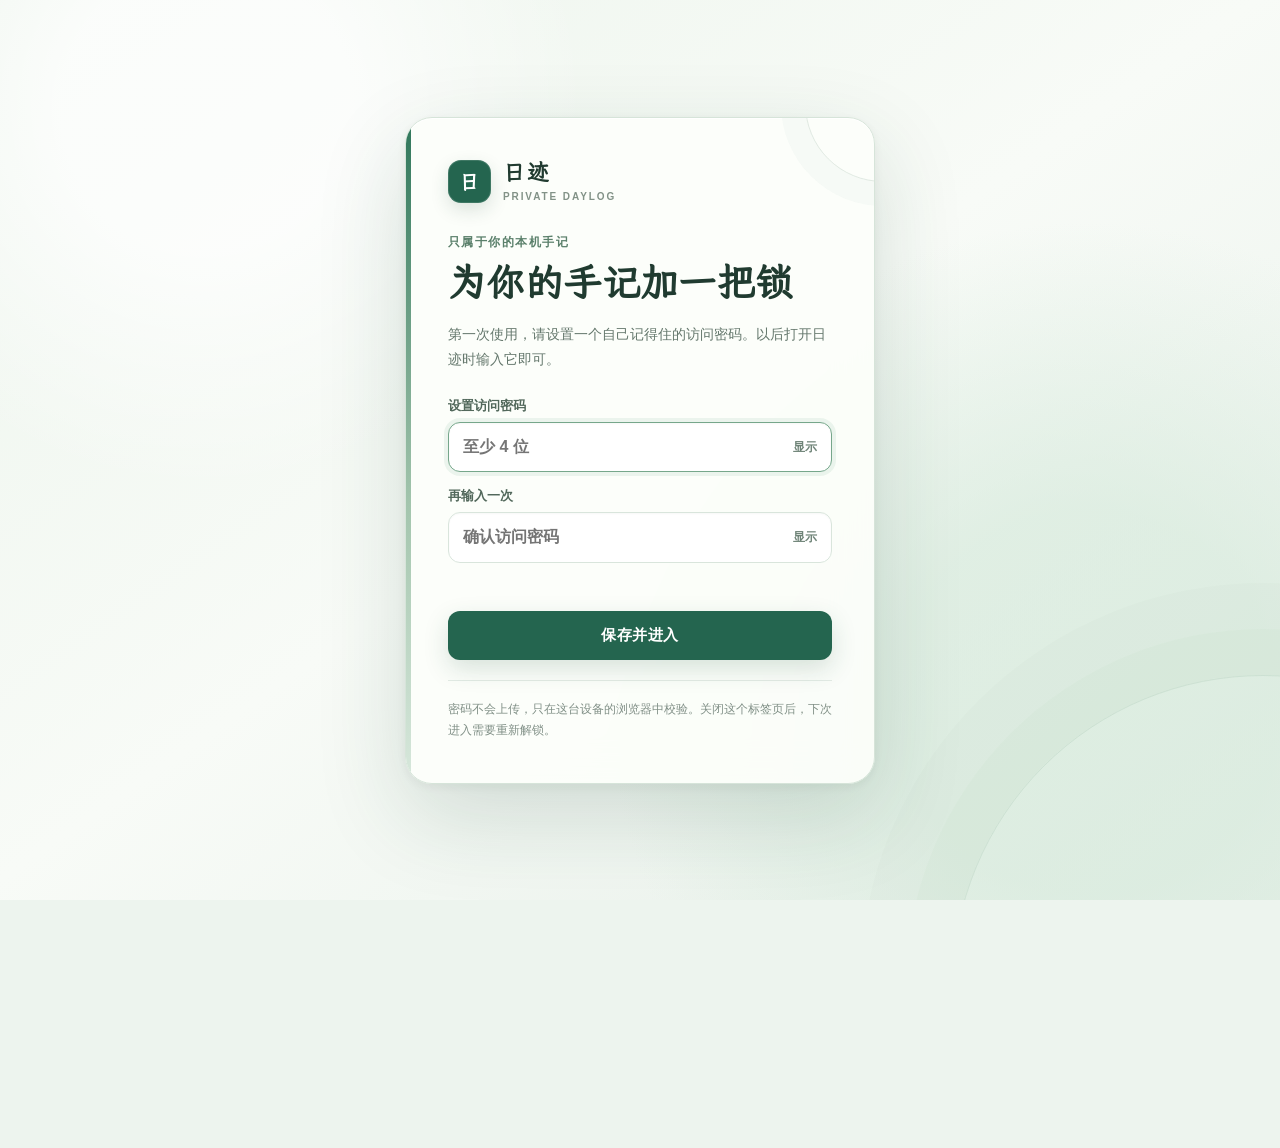
==== index.html @ b5938de1 "Add people memories and weekly life review" ====
<!doctype html>
<html lang="zh-CN">
<head>
<meta charset="utf-8"><meta name="viewport" content="width=device-width, initial-scale=1, viewport-fit=cover"><meta name="theme-color" content="#175b49">
<meta name="apple-mobile-web-app-capable" content="yes"><meta name="apple-mobile-web-app-title" content="日迹">
<title>日迹 Daylog · 今日总览</title>
<script>document.documentElement.classList.add("daylog-auth-checking")</script>
<style>html{background:#f6f8f5}html.daylog-auth-checking{background:#edf4ee}</style>
<link rel="icon" href="icon.svg"><link rel="apple-touch-icon" href="icon-192.png"><link rel="manifest" href="manifest.webmanifest"><link rel="preload" href="forest.webp" as="image"><link rel="preload" href="lxgwwenkai-common.woff2" as="font" type="font/woff2" crossorigin><link rel="prefetch" href="article.html"><link rel="prefetch" href="article.css"><link rel="prefetch" href="article.js"><link rel="stylesheet" href="styles.css"><link rel="stylesheet" href="extras.css"><link rel="stylesheet" href="life.css?v=20261124b"><link rel="stylesheet" href="auth.css?v=1"><link rel="stylesheet" href="moments.css?v=2"></head>
<body>
<button id="veil" aria-label="关闭导航" hidden></button>
<aside id="sidebar"><div class="brand"><span class="brand-icon" data-i="journal"></span><b>日迹</b><span class="brand-en">Daylog</span></div>
<nav><div class="nav-label">工作空间</div><div id="main-nav"></div><div class="nav-label group-label">记录分类</div><div id="category-nav"></div></nav>
<div id="side-foot"><div id="calendar"></div><button id="profile" class="profile"><span class="avatar" data-i="user"></span><span><b>我的手记本</b><small><i></i> 本地存储</small></span><span class="profile-settings" data-i="settings"></span></button></div></aside>
<div class="shell"><header class="topbar"><button id="menu" class="icon-btn" aria-label="打开导航" data-i="menu"></button><div class="crumb"><span data-i="panels"></span><span>我的工作台</span><i>/</i><strong id="crumb">今日总览</strong></div><div class="top-actions"><a class="fish-top" href="fish.html" aria-label="打开大肥鱼聊天" title="大肥鱼聊天"><img src="fish-avatar.webp" alt=""><span>大肥鱼</span></a><button class="search-launch" id="search-open"><span data-i="search"></span><span>搜索记录...</span><kbd>Ctrl K</kbd></button></div></header>
<main><div id="dashboard">
<section class="hero"><div class="hero-copy"><div class="hero-date" id="hero-date"></div><h1>今日手记</h1><p id="day-quote"></p><a class="fish-cta" href="fish.html"><img src="fish-avatar.webp" alt=""><span>和大肥鱼聊聊</span></a></div></section>
<section class="market-section"><div class="section-heading"><h2><span data-i="activity"></span>市场速览</h2><button class="market-status" id="refresh" title="刷新行情"><span id="market-state">最近行情</span><span data-i="refresh"></span></button></div><div class="markets" id="markets"></div></section>
<div class="workgrid"><div class="write-column"><section class="card editor-card"><div class="card-head"><h2><span class="heading-icon" data-i="pen"></span>轻度记录</h2><a id="open-deep" class="deep-link" href="article.html#new/note" aria-label="在当前页进入全屏深度记录"><span data-i="journal"></span>深度记录</a></div>
<div class="editor-body"><div id="editor-tabs" role="group" aria-label="记录类型"></div><div class="record-context-row"><button type="button" id="locate-weather" class="context-button" data-state="idle" title="获取当前定位和天气" aria-label="获取当前定位和天气"></button><div id="entry-moods" class="inline-mood-group" role="group" aria-label="这条记录的心情"></div><div class="media-tool-group"><button type="button" id="pick-photo" title="从相册添加图片" aria-label="从相册添加图片"><span data-i="image"></span><span>图片</span></button><button type="button" id="take-photo" title="拍照记录" aria-label="拍照记录"><span data-i="camera"></span><span>拍照</span></button></div><details class="style-details"><summary><span>Aa</span>排版</summary><div class="style-panel"><section><h3>字体</h3><div class="font-options"><button type="button" data-editor-font="wenkai">文楷</button><button type="button" data-editor-font="song">宋体</button><button type="button" data-editor-font="kai">楷体</button><button type="button" data-editor-font="sans">黑体</button></div></section><section class="range-options"><label>字号<input type="range" min="16" max="26" step=".5" data-style-range="fontSize"><output data-style-output="fontSize"></output></label><label>行距<input type="range" min="1.6" max="2.6" step=".05" data-style-range="lineHeight"><output data-style-output="lineHeight"></output></label><label>字距<input type="range" min="0" max=".08" step=".005" data-style-range="letterSpacing"><output data-style-output="letterSpacing"></output></label><label>段距<input type="range" min=".4" max="1.7" step=".1" data-style-range="paragraphGap"><output data-style-output="paragraphGap"></output></label></section><section><h3>纸张</h3><div class="paper-options"><button type="button" data-editor-bg="paper">纸白</button><button type="button" data-editor-bg="mist">晨雾</button><button type="button" data-editor-bg="grid">方格</button><button type="button" data-editor-bg="forest">林间</button><button type="button" id="background-picker-button">背景图</button></div></section></div></details></div><label class="memory-place">地点 <input id="entry-place" maxlength="80" placeholder="例如：杭州，可不填"></label><div id="editor-surface" class="writing-area"><div id="editor" role="textbox" aria-label="记录正文" contenteditable="true" aria-multiline="true" data-placeholder="此刻，在想些什么？" spellcheck="false"></div></div><div class="editor-tools"><div class="tool-group"><button data-format="bold" aria-label="加粗" title="加粗 (Ctrl+B)"><b>B</b></button><button data-format="italic" aria-label="斜体" title="斜体"><em>I</em></button><button data-format="underline" aria-label="下划线" title="下划线"><u>U</u></button><button data-format="strikeThrough" aria-label="删除线" title="删除线"><s>S</s></button><button data-format="insertUnorderedList" aria-label="项目列表" title="项目列表" data-i="list"></button><button data-format="quote" aria-label="引用" title="引用" data-i="quote"></button></div><button id="smart" class="smart" aria-pressed="true"><span data-i="sparkles"></span>智能排版</button><span id="word-count">0 字</span></div><input type="file" id="photo-picker" accept="image/*" multiple hidden><input type="file" id="camera-picker" accept="image/*" capture="environment" hidden><input type="file" id="background-picker" accept="image/*" hidden></div>
<div class="editor-foot"><span id="draft-state"><span data-i="shield"></span> 本机草稿</span><button id="save" class="primary"><span data-i="plus"></span>保存记录</button></div><div id="article-drafts" hidden></div></section>
<section class="timeline-section"><div class="section-heading"><h2><span data-i="history"></span>今日时间线 <small id="today-count"></small></h2><button class="text-btn" id="all-entries">查看全部 <span data-i="chevronR"></span></button></div><div id="today-list"></div></section></div>
<div class="utility-column"><section class="card life-inbox"><div class="card-head"><h2>随手收集</h2></div><form id="inbox-form"><textarea id="inbox-text" rows="2" maxlength="1000" aria-label="随手收集内容" placeholder="先记下来，稍后再整理…"></textarea><div class="inbox-actions"><button type="submit" class="primary">存入随手记</button><button type="button" id="inbox-task" class="secondary">记为待办</button></div></form><div id="task-list"></div></section><section class="card weekly-card"><div class="card-head"><h2>最近 7 天</h2></div><div id="weekly-summary"></div><button class="text-btn" id="weekly-details" type="button">查看完整回顾 →</button></section><section class="card quick-card"><div class="card-head"><h2><span class="heading-icon warm" data-i="zap"></span>一键速记</h2></div><div id="quick-actions"></div><div class="home-ledger-quick" id="home-ledger-quick"></div></section>
<section class="card weekly-card"><div class="card-head"><h2>往年今日附近</h2></div><div id="home-memories"></div></section><section class="card mood-card"><div class="card-head"><h2><span class="heading-icon pink" data-i="smile"></span>此刻心情</h2></div><div id="moods"></div></section></div></div></div>
<section id="memories" hidden></section><section id="archive" hidden></section><section id="stats" hidden></section><section id="wellness" hidden></section><section id="ledger" hidden></section><section id="reading" hidden><div id="bookshelf"></div><div id="reader-wrap" hidden><div class="reader-bar"><button id="reader-back" class="text-btn" type="button"><span aria-hidden="true">←</span> 书架</button><span id="reader-title"></span></div><iframe id="reader-frame" title="阅读器" src="about:blank"></iframe></div></section></main></div>
<nav id="mobile-nav" aria-label="移动端导航"><button type="button" data-view="home"><span data-i="grid"></span><small>今日</small></button><button type="button" data-view="ledger"><span data-i="wallet"></span><small>记账</small></button><button type="button" data-view="stats"><span data-i="chart"></span><small>统计</small></button><button type="button" id="mobile-profile"><span data-i="user"></span><small>我的</small></button></nav>
<dialog id="dialog"><div class="dialog-head"><h2 id="dialog-title"></h2><button class="icon-btn" id="dialog-close" aria-label="关闭" data-i="x"></button></div><div id="dialog-content"></div></dialog><div id="toast" role="status"></div>
<script type="module" src="boot.js"></script></body></html>
---- article.css ----
@font-face{
  font-family:"LXGW WenKai Lite";
  src:url("lxgwwenkai-common.woff2") format("woff2");
  font-style:normal;
  font-weight:400;
  font-display:swap;
}
.article-page{
  --paper:#fcfefa;
  --paper-deep:#f5f9f4;
  --journal-ink:#243a30;
  --journal-soft:#5c7065;
  --journal-faint:#89988f;
  --journal-line:#dce6df;
  --journal-green:#2e6d56;
  --journal-mint:#e5f0e8;
  --journal-cinnabar:#b46d50;
  --ui-font:"Avenir Next","Segoe UI","PingFang SC","Microsoft YaHei UI",sans-serif;
  --display-font:"LXGW WenKai Lite","STKaiti","KaiTi","Kaiti SC","Songti SC","Noto Serif CJK SC",serif;
  --prose-font:"LXGW WenKai Lite","Songti SC","STSong","Noto Serif CJK SC","Source Han Serif SC","SimSun",serif;
  min-height:100dvh;
  color:var(--journal-ink);
  background:
    radial-gradient(ellipse at 52% -8%,#dcebe0cc 0,transparent 43rem),
    linear-gradient(180deg,#f1f6f1 0%,#f7faf6 46%,#edf4ee 100%);
}
.article-page::before{
  content:"";
  position:fixed;
  inset:0;
  z-index:-1;
  opacity:.28;
  pointer-events:none;
  background-image:radial-gradient(#73907f 0.55px,transparent 0.55px);
  background-size:7px 7px;
  mask-image:linear-gradient(to bottom,#0000,#000 18%,#000 82%,#0000);
}
.writer-bar{
  position:sticky;
  top:0;
  z-index:10;
  min-height:72px;
  display:flex;
  align-items:center;
  gap:17px;
  padding:10px clamp(18px,4vw,64px);
  border-bottom:1px solid #dce6decc;
  background:#fbfdf9e8;
  box-shadow:0 1px 20px #294b3a0a;
  backdrop-filter:blur(18px);
}
.writer-home{
  display:flex;
  align-items:center;
  gap:9px;
  color:var(--journal-ink);
  font:600 20px/1 var(--ui-font);
  text-decoration:none;
}
.writer-home .brand-icon{width:34px;height:34px;border-radius:10px}
.writer-home svg{width:20px;height:20px}
.writer-path{
  padding-left:17px;
  border-left:1px solid var(--journal-line);
  color:var(--journal-soft);
  font:500 13px/1.4 var(--ui-font);
  letter-spacing:.08em;
}
.writer-actions{margin-left:auto;display:flex;align-items:center;gap:15px}
#status{
  position:relative;
  padding-left:13px;
  color:var(--journal-faint);
  font:500 12px/1.4 var(--ui-font);
  transition:color .2s ease;
}
#status::before{
  content:"";
  position:absolute;
  left:0;
  top:calc(50% - 3px);
  width:6px;
  height:6px;
  border-radius:50%;
  background:#80aa91;
  box-shadow:0 0 0 3px #80aa9116;
}
#status.problem{color:#9a4c38}
#status.problem::before{background:#b86b53}
.writer-actions .primary{
  min-width:98px;
  padding:10px 17px;
  border-radius:9px;
  background:#28674f;
  box-shadow:0 6px 18px #245b4524;
  font:600 14px/1 var(--ui-font);
  letter-spacing:.03em;
}
.writer-actions .primary:hover{background:#225b45;filter:none}
.paper{
  position:relative;
  isolation:isolate;
  width:calc(100% - 36px);
  max-width:920px;
  min-height:calc(100dvh - 116px);
  margin:clamp(14px,2.3vw,30px) auto 44px;
  padding:clamp(34px,5vw,64px) clamp(28px,6.8vw,82px) 22px;
  overflow:visible;
  border:1px solid #d7e3da;
  border-radius:18px;
  background:linear-gradient(90deg,#f8fbf7 0,#fffefb 6%,#fffefb 94%,#f8fbf7 100%);
  box-shadow:
    0 30px 80px #294b3a13,
    0 3px 12px #294b3a0a,
    inset 0 0 0 1px #ffffffb8;
  transition:box-shadow .28s ease,border-color .28s ease;
  animation:paperIn .45s cubic-bezier(.2,.7,.25,1) both;
}
.paper::before{
  content:"";
  position:absolute;
  z-index:-1;
  left:0;
  top:clamp(104px,12vw,148px);
  width:3px;
  height:118px;
  border-radius:0 4px 4px 0;
  background:linear-gradient(to bottom,var(--journal-cinnabar),#679079 38%,transparent);
  opacity:.58;
}
.paper:focus-within{
  border-color:#cbdcd0;
  box-shadow:
    0 34px 90px #294b3a18,
    0 4px 14px #294b3a0b,
    inset 0 0 0 1px #ffffffc7;
}
.article-page:not(.is-editing) .paper{max-width:840px}
.article-meta{
  display:flex;
  align-items:center;
  flex-wrap:wrap;
  gap:9px;
  color:var(--journal-soft);
  font:500 12px/1.45 var(--ui-font);
}
.article-meta label{
  display:flex;
  align-items:center;
  gap:6px;
  min-height:32px;
  padding:4px 9px;
  border:1px solid #e0e9e2;
  border-radius:999px;
  background:#f4f8f3;
}
.article-meta select,
.article-meta input{
  min-width:0;
  padding:1px 2px;
  border:0;
  border-radius:0;
  color:#4e685a;
  background:transparent;
  font:inherit;
  outline:none;
}
.article-meta select:focus-visible,
.article-meta input:focus-visible{outline:1px solid #76a38a;outline-offset:2px}
#read-meta{
  display:block;
  padding:0 3px;
  color:var(--journal-faint);
  font:500 12px/1.6 var(--ui-font);
  letter-spacing:.08em;
}
#title,
#read-title{
  margin:clamp(27px,4.5vw,46px) 0 0;
  color:#20382d;
  font-family:var(--display-font);
  font-size:clamp(35px,5.4vw,55px);
  font-weight:600;
  line-height:1.34;
  letter-spacing:.035em;
  text-wrap:pretty;
}
#title{
  width:100%;
  padding:0 0 4px;
  border:0;
  border-radius:0;
  background:none;
  caret-color:var(--journal-cinnabar);
  outline:none;
}
#title::placeholder{color:#9aa79e;font-weight:500}
#title:focus{color:#19372a}
#read-title{overflow-wrap:anywhere;margin-bottom:7px}
.writer-tools{
  position:sticky;
  top:88px;
  z-index:4;
  display:flex;
  align-items:center;
  flex-wrap:wrap;
  gap:3px;
  margin-top:22px;
  padding:6px;
  border:1px solid #dfe8e1;
  border-radius:12px;
  background:#fbfdf9e8;
  box-shadow:0 8px 24px #294b3a0b;
  backdrop-filter:blur(14px);
}
.writer-tools button{
  min-width:34px;
  height:32px;
  padding:0 7px;
  border-radius:7px;
  color:#52665b;
  font-family:var(--ui-font);
  transition:background-color .15s ease,color .15s ease,transform .15s ease;
}
.writer-tools button:hover,
.writer-tools button:focus-visible{background:#e9f1eb;color:#285f4b;filter:none}
.writer-tools button:active{transform:translateY(1px) scale(.97)}
.writer-tools button svg{width:16px;height:16px}
.writer-tools .text-format{font-family:Georgia,serif;font-size:17px}
.writer-tools #smart{
  display:inline-flex;
  align-items:center;
  gap:4px;
  margin-left:5px;
  padding:4px 9px;
  background:#e8f2ea;
  color:#356b54;
  font-size:12px;
  white-space:nowrap;
}
.writer-tools #smart[aria-pressed=false]{background:#f1f3ef;color:var(--journal-faint)}
#count{
  margin-left:auto;
  padding:0 8px;
  color:var(--journal-faint);
  font:500 12px/1 var(--ui-font);
  font-variant-numeric:tabular-nums;
  white-space:nowrap;
}
#count.bump{animation:countBump .19s ease-out}
.article-prose{
  min-height:54dvh;
  padding:29px 2px 64px;
  color:#33483d;
  caret-color:var(--journal-cinnabar);
  font-family:var(--doc-font-family,var(--prose-font));
  font-size:var(--doc-font-size,clamp(18px,1.45vw,20px));
  font-weight:400;
  line-height:var(--doc-line-height,2.05);
  letter-spacing:var(--doc-letter-spacing,.035em);
  word-spacing:.035em;
  overflow-wrap:anywhere;
  white-space:pre-wrap;
  text-align:left;
  text-rendering:optimizeLegibility;
  font-kerning:normal;
  font-synthesis:weight;
  transition:text-shadow .18s ease,color .18s ease;
}
.article-prose.is-typing{text-shadow:0 0 18px #2e6d560f}
.article-prose:focus,
.article-prose:focus-visible,#title:focus-visible{outline:none}
.article-prose::selection,
.article-prose *::selection,
#title::selection{color:#173e2e;background:#cfe6d7}
.article-prose:empty:before{
  content:attr(data-placeholder);
  color:#98a69d;
  font-family:var(--display-font);
  font-size:1.02em;
  letter-spacing:.06em;
  pointer-events:none;
}
.article-prose p,
.article-prose div,
.article-prose h3,
.article-prose ul,
.article-prose ol{margin:0 0 var(--doc-paragraph-gap,.88em)}
.article-prose h3{
  margin-top:1.15em;
  color:#254d3b;
  font-family:var(--display-font);
  font-size:1.23em;
  font-weight:600;
  line-height:1.65;
  letter-spacing:.045em;
}
.article-prose strong{color:#1e4f3b;font-weight:650}
.article-prose ul,
.article-prose ol{padding-left:1.45em}
.article-prose li{margin-bottom:.35em}
.article-prose blockquote{
  margin:1.25em 0;
  padding:.16em 0 .16em 18px;
  border-left:2px solid #8fb29b;
  color:#557261;
  font-style:italic;
}
#read-body{padding-top:30px;border-top:1px solid var(--journal-line)}
.ink-cue{
  --ink-x:0px;
  --ink-y:0px;
  position:fixed;
  left:var(--ink-x);
  top:var(--ink-y);
  z-index:20;
  isolation:isolate;
  color:#a95036;
  font:600 21px/1 var(--prose-font);
  letter-spacing:.035em;
  white-space:nowrap;
  opacity:0;
  pointer-events:none;
  transform:translate(-50%,-68%);
  text-shadow:
    0 0 18px #b85b3f42,
    0 5px 14px #b85b3f35;
  mix-blend-mode:multiply;
  will-change:transform,opacity,filter;
}
.ink-cue::before{
  content:"";
  position:absolute;
  z-index:-1;
  left:50%;
  top:52%;
  width:24px;
  height:11px;
  border-radius:50%;
  opacity:0;
  background:radial-gradient(ellipse,#b85b3f8f 0,#c47b6242 42%,transparent 74%);
  filter:blur(1px);
  transform:translate(-50%,-50%) scale(.35);
}
.ink-cue::after{
  content:"";
  position:absolute;
  left:50%;
  top:104%;
  width:1.7em;
  height:1.5px;
  border-radius:999px;
  opacity:0;
  background:linear-gradient(90deg,transparent,#b86c518c 20%,#b86c518c 80%,transparent);
  filter:blur(.35px);
  transform:translate(-50%,0) scaleX(.35);
}
.ink-cue.playing{animation:inkRise 1.08s linear both}
.ink-cue.playing::before{animation:inkBloom .82s ease-out both}
.ink-cue.playing::after{animation:inkTrail .76s ease-out both}
.article-foot{
  display:flex;
  align-items:center;
  justify-content:space-between;
  gap:18px;
  padding:17px 1px 0;
  border-top:1px solid var(--journal-line);
  color:var(--journal-soft);
  font:500 12px/1.5 var(--ui-font);
}
.article-foot a,
#missing a{
  color:#306c55;
  text-decoration:none;
  text-underline-offset:4px;
}
.article-foot a:hover,
#missing a:hover{text-decoration:underline}
.article-foot-actions{display:flex;align-items:center;gap:15px}
.save-shortcut{color:#99a69e;font-variant-numeric:tabular-nums}
.article-foot button{
  padding:0;
  color:#8a6254;
  font:inherit;
  text-decoration:underline;
  text-decoration-color:#8a625455;
  text-underline-offset:4px;
}
#missing{padding:10vh 0;text-align:center}
#missing h1{font-family:var(--display-font);font-size:36px}
#missing p{color:var(--journal-soft)}
@keyframes paperIn{
  from{opacity:0}
  to{opacity:1}
}
@keyframes inkRise{
  0%{opacity:0;filter:blur(2px);transform:translate(-50%,-38%) scale(.9)}
  11%{opacity:.9;filter:blur(0);transform:translate(-50%,-68%) scale(1)}
  36%{opacity:.72;filter:blur(.2px);transform:translate(-50%,-94%) scale(1.06)}
  68%{opacity:.34;filter:blur(1.4px);transform:translate(-50%,-128%) scale(1.08)}
  100%{opacity:0;filter:blur(6px);transform:translate(-50%,-184%) scale(1.12)}
}
@keyframes inkBloom{
  0%{opacity:0;transform:translate(-50%,-50%) scale(.35)}
  18%{opacity:.62;transform:translate(-50%,-50%) scale(1)}
  58%{opacity:.22;transform:translate(-50%,-62%) scale(1.45)}
  100%{opacity:0;transform:translate(-50%,-84%) scale(2)}
}
@keyframes inkTrail{
  0%{opacity:0;transform:translate(-50%,0) scaleX(.35)}
  24%{opacity:.55;transform:translate(-50%,0) scaleX(1)}
  100%{opacity:0;transform:translate(-50%,3px) scaleX(1.45)}
}
@keyframes countBump{
  0%{transform:scale(1)}
  45%{transform:scale(1.12);color:#2e6d56}
  100%{transform:scale(1)}
}
@media(max-width:700px){
  .writer-bar{min-height:60px;gap:8px;padding:8px 12px}
  .writer-home{gap:6px;font-size:17px}
  .writer-home .brand-icon{width:29px;height:29px;border-radius:8px}
  .writer-path{padding-left:8px;font-size:11px;letter-spacing:.04em}
  .writer-actions{gap:8px}
  .writer-actions #status{font-size:10px;max-width:20vw;overflow:hidden;text-overflow:ellipsis;white-space:nowrap}
  .writer-actions .primary{min-width:0;padding:9px 11px;font-size:13px}
  .paper{
    width:calc(100% - 18px);
    min-height:calc(100dvh - 76px);
    margin:8px auto 20px;
    padding:25px 17px 16px;
    border-radius:14px;
  }
  .paper::before{top:91px;height:86px}
  .article-meta{gap:7px;font-size:11px}
  .article-meta label{min-height:30px;padding:3px 7px;gap:4px}
  .article-meta select,
  .article-meta input{font-size:12px}
  #title,#read-title{font-size:clamp(33px,10vw,42px);margin-top:27px;line-height:1.38}
  .writer-tools{top:68px;gap:1px;margin-top:18px;padding:5px;border-radius:10px}
  .writer-tools{row-gap:4px}
  .writer-tools button{min-width:40px;height:40px;padding:0 7px}
  .writer-tools #smart{margin-left:2px;min-height:40px;padding:3px 7px;font-size:11px}
  #count{padding:0 5px;font-size:11px}
  .article-prose{
    min-height:57dvh;
    padding:23px 1px 52px;
    font-size:var(--doc-font-size,18px);
    line-height:var(--doc-line-height,2);
    letter-spacing:var(--doc-letter-spacing,.025em);
  }
  .article-prose h3{font-size:1.18em}
  .article-foot{gap:10px;font-size:11px}
  .save-shortcut{display:none}
  .ink-cue{font-size:20px}
}
@media(max-width:430px){
  .writer-path{display:none}
  .writer-actions #status{max-width:23vw}
  .paper{width:100%;margin-top:0;border-radius:0 0 15px 15px;border-top:0}
  .paper::before{left:0}
  .writer-tools{top:64px}
}
@media(prefers-reduced-motion:reduce){
  .paper{animation:none}
  .ink-cue{display:none}
  .article-prose.is-typing{text-shadow:none}
  #count.bump{animation:none}
}
---- styles.css ----
:root{color-scheme:light;--ink:#253a34;--muted:#63756d;--faint:#8a968f;--green:#185c49;--line:#dde4de;--bg:#f6f8f5;--mint:#e4efe8;--side:213px;font-family:Inter,"PingFang SC","Microsoft YaHei","Noto Sans CJK SC",system-ui,sans-serif;color:var(--ink);background:var(--bg);font-size:16px}
*{box-sizing:border-box}body{margin:0}button,input,select,textarea{font:inherit}button{cursor:pointer;color:inherit;border:0;background:none}button:disabled{cursor:wait}button,a,input,select,[contenteditable]{-webkit-tap-highlight-color:transparent}button:focus-visible,input:focus-visible,select:focus-visible,[contenteditable]:focus-visible{outline:2px solid #4b927b;outline-offset:3px}svg{display:inline-block;width:18px;height:18px;flex:none;vertical-align:middle}button span[data-i],h2 span[data-i],.crumb span[data-i]{display:inline-flex;align-items:center;justify-content:center}button{transition:background-color .15s,color .15s,transform .15s}button:hover{filter:brightness(.96)}button:active{transform:translateY(1px)}[hidden]{display:none!important}
#sidebar{width:var(--side);position:fixed;inset:0 auto 0 0;background:#fcfdfb;border-right:1px solid var(--line);z-index:5;display:flex;flex-direction:column;padding:28px 15px 0;overflow-y:auto}.brand{display:flex;align-items:center;gap:9px;padding-left:9px}.brand-icon{display:grid;place-items:center;background:var(--green);width:40px;height:40px;border-radius:12px;color:#fff;box-shadow:inset 0 0 0 1px #ffffff1a}.brand-icon svg{width:24px;height:24px}.brand b{font-size:25px;letter-spacing:1px;line-height:1}.brand-en{font-family:Georgia,serif;font-size:19px;color:#638374;letter-spacing:-.7px;align-self:center;margin-left:-3px}nav{margin-top:39px}.nav-label{font-size:12px;letter-spacing:1.5px;font-weight:600;color:#87958c;margin:0 12px 11px}.group-label{margin-top:30px}.nav-item{display:flex;align-items:center;gap:13px;width:100%;padding:10px 13px;border-radius:8px;text-align:left;font-size:14px;margin:3px 0;color:#52615a;min-height:40px}.nav-item svg{width:18px;height:18px}.nav-item:hover{background:#f0f4ef}.nav-item.selected{background:#e3eee6;color:#205e48;font-weight:650}.nav-item.selected:after{content:"";width:5px;height:5px;background:#2f775c;border-radius:50%;margin-left:auto}.cat-dot{width:9px;height:9px;border-radius:3px;margin:0 5px;background:var(--cat)}#side-foot{margin-top:auto;padding-top:34px}#calendar{padding:12px 4px 18px}.month-head{display:flex;align-items:center;font-size:13px;font-weight:650;padding:0 4px 8px}.month-head strong{margin-right:auto}.month-head button{width:24px;height:26px;padding:0;color:var(--muted)}.month-head svg{width:14px;height:14px}.calendar-grid{display:grid;grid-template-columns:repeat(7,1fr);gap:2px;text-align:center}.calendar-grid>*{height:23px;line-height:23px;font-size:11px;padding:0;position:relative;font-variant-numeric:tabular-nums}.calendar-grid label{color:#819088}.calendar-grid button:hover{background:var(--mint);border-radius:5px}.calendar-grid .is-today,.calendar-grid .is-selected{background:var(--green);color:white;border-radius:6px}.calendar-grid .has-entry:after{content:"";width:3px;height:3px;border-radius:50%;position:absolute;bottom:0;left:calc(50% - 1px);background:currentColor}.profile{display:flex;align-items:center;gap:10px;border-top:1px solid var(--line);padding:17px 1px;width:100%;text-align:left}.profile b{font-size:13px}.profile small{display:block;font-size:11px;color:var(--muted);margin-top:3px}.profile i,.market-status i{display:inline-block;width:6px;height:6px;border-radius:50%;background:#72a484}.avatar{width:36px;height:36px;border-radius:50%;display:grid;place-items:center;background:#e0eadd;color:#47734f}.profile-settings{margin-left:auto;color:#809087}.profile-settings svg{width:16px;height:16px}
.shell{margin-left:var(--side)}.topbar{height:63px;border-bottom:1px solid var(--line);background:#fcfdfa;display:flex;align-items:center;justify-content:space-between;padding:0 clamp(22px,2.6vw,44px);gap:12px}.crumb{display:flex;align-items:center;gap:12px;font-size:13px;color:#79877f}.crumb svg{width:16px;height:16px}.crumb i{font-style:normal;color:#b4bdb6}.crumb strong{color:#46584d;font-weight:550}.search-launch{display:flex;align-items:center;gap:9px;padding:7px 10px;width:202px;border:1px solid #dfe5df;border-radius:8px;background:#f8faf7;color:#7c887f;font-size:12px}.search-launch svg{width:15px;height:15px}kbd{margin-left:auto;border:1px solid #dee3de;border-radius:4px;font:10px ui-monospace,monospace;color:#7b887e;padding:2px 4px;background:white}#menu{display:none}main{max-width:1650px;margin:0 auto;padding:24px clamp(22px,2.6vw,44px) 40px}.hero{position:relative;isolation:isolate;overflow:hidden;border-radius:15px;min-height:168px;display:flex;align-items:center;background:#174e42 url(forest.webp) center / 100% 100% no-repeat;color:white}.hero-copy{padding:23px 32px}.hero-date{display:flex;align-items:center;gap:8px;font-size:13px;letter-spacing:.6px;color:#e0e9dd}.hero-date svg{width:15px;height:15px}.hero h1{font-size:clamp(32px,2.65vw,46px);font-weight:720;letter-spacing:3px;line-height:1.2;margin:12px 0 13px}.hero p{margin:0;font-family:"STKaiti","KaiTi","Songti SC",serif;font-size:15px;line-height:1.6;letter-spacing:.4px;color:#eef5e8}.hero p small{font-family:inherit;font-size:13px;color:#d6e5d8}
.section-heading,.card-head,.editor-foot,.editor-tools{display:flex;align-items:center;justify-content:space-between;gap:8px}h2{font-size:18px;line-height:1.5;font-weight:680;letter-spacing:.2px;margin:0;display:flex;align-items:center;gap:10px}.section-heading h2>span svg{color:var(--green);width:20px;height:20px}.market-section{margin:23px 0}.section-heading{margin-bottom:12px}.market-status,.text-btn{display:inline-flex;align-items:center;gap:8px;font-size:12px;color:#69796e;padding:5px 0}.market-status svg,.text-btn svg{width:14px;height:14px}.market-status i{margin-right:6px}.markets{display:grid;grid-template-columns:repeat(4,minmax(0,1fr));gap:12px}.market-card,.card,.feed-empty,.entry{background:#fff;border:1px solid var(--line);border-radius:13px;box-shadow:0 2px 5px #243e2c03}.market-card{position:relative;overflow:hidden;min-height:116px;padding:16px;text-align:left;isolation:isolate}.market-card:hover{border-color:#a7c1af;filter:none}.market-name{display:flex;align-items:center;gap:8px;font-size:14px;font-weight:620}.asset-glyph{width:25px;height:25px;background:var(--light);color:var(--tone);border-radius:7px;display:inline-grid;place-items:center}.asset-glyph svg{width:16px;height:16px}.market-price{font-family:Inter,"Segoe UI",sans-serif;font-size:clamp(22px,2.05vw,31px);line-height:1;letter-spacing:-.8px;display:block;font-weight:650;margin:12px 0 7px;font-variant-numeric:tabular-nums}.market-change{font:600 12px/1.3 "Segoe UI",sans-serif;display:inline-flex;align-items:center;gap:4px;color:#268165}.market-change.up{color:#b64d43}.market-change svg{width:12px;height:12px}.spark{position:absolute;right:10px;bottom:12px;width:42%;height:36px;z-index:-1}
.workgrid{display:grid;grid-template-columns:minmax(0,1.9fr) minmax(235px,1fr);gap:18px}.write-column,.utility-column{min-width:0}.utility-column{display:flex;flex-direction:column;gap:16px}.card-head{padding:18px 20px 14px}.heading-icon{border-radius:8px;width:31px;height:31px;color:#2f735a;background:#e4f0e7}.heading-icon.warm{background:#fbf1d8;color:#a17b24}.heading-icon.pink{background:#f7e7df;color:#b37656}.heading-icon svg{width:18px;height:18px}.smart{display:flex;gap:5px;align-items:center;border-radius:20px;padding:5px 8px;font-size:11px;background:#eff5ee;color:#4a7857}.smart[aria-pressed=false]{color:#6a756c;background:#f1f2ef}.smart svg{width:13px;height:13px}.editor-body{margin:0 20px}.editor-body #editor-tabs{display:flex;gap:4px;flex-wrap:wrap;border-bottom:1px solid var(--line);padding:0 0 13px}.tab{display:flex;align-items:center;gap:5px;font-size:13px;color:#68786f;padding:7px 10px;border-radius:6px}.tab svg{width:14px;height:14px}.tab[aria-pressed=true]{background:var(--green);color:white}.tab:hover{background:#e4eee6}.tab[aria-pressed=true]:hover{background:var(--green)}.writing-area{margin:10px 0 0}.writing-area #editor,.edit-box{min-height:110px;max-height:380px;overflow-y:auto;padding:7px 1px;line-height:1.8;font-size:16px;overflow-wrap:anywhere;white-space:pre-wrap;outline-offset:0;border-radius:2px}.writing-area #editor:empty:before,.edit-box:empty:before{content:attr(data-placeholder);color:#939e96;pointer-events:none;font-size:15px}.editor-tools{padding:5px 0 12px;color:#849188;font-size:12px}.tool-group{display:flex;gap:3px}.tool-group button,.icon-btn{width:29px;height:29px;display:inline-grid;place-items:center;color:#68776e;border-radius:5px}.tool-group b,.tool-group em{font-family:Georgia,serif;font-size:17px}.tool-group svg{width:16px;height:16px}.tool-group button:hover,.icon-btn:hover{background:#ecf2ed}.editor-foot{padding:11px 20px;border-top:1px solid var(--line);background:#fafcf9;border-radius:0 0 13px 13px}.editor-foot>span{font-size:12px;color:#7e8d82;display:flex;align-items:center;gap:5px}.editor-foot>span svg{width:14px;height:14px}.primary{display:inline-flex;align-items:center;justify-content:center;gap:6px;background:var(--green);color:#fff;padding:9px 15px;font-size:14px;border-radius:7px;font-weight:560}.primary svg{width:16px;height:16px}
#quick-actions{display:grid;grid-template-columns:1fr 1fr;gap:9px;padding:0 17px 17px}.quick{background:var(--light);display:flex;align-items:center;gap:9px;border:1px solid var(--edge);border-radius:9px;min-height:47px;padding:10px;color:#465448;font-size:14px;font-weight:550}.quick svg{width:20px;height:20px;color:var(--tone)}.quick .tiny-plus{margin-left:auto;font-size:16px;font-weight:400;color:var(--tone);opacity:.65}.mood-card .card-head{padding-bottom:10px}#moods{display:flex;justify-content:space-between;gap:2px;padding:1px 13px 16px}.mood{font-size:11px;color:#6e786e;min-width:0;padding:2px 4px;display:grid;justify-items:center;gap:5px;border-radius:7px}.mood svg{width:30px;height:30px}.mood.active{background:#eff3eb;box-shadow:0 0 0 1px #c3d4c5}.timeline-section{margin-top:23px}.section-heading h2 small{font-size:12px;background:#e9eee8;color:#687b6e;font-weight:550;border-radius:6px;padding:1px 6px}.feed-empty{display:flex;align-items:center;gap:14px;text-align:left;padding:20px;color:#748176;font-size:13px}.empty-icon{width:38px;height:38px;display:grid;place-items:center;border-radius:50%;background:#f0f4ee;color:#829685}.feed-empty b{font-weight:550;display:block;color:#4c6254;font-size:14px}.feed-empty p{margin:4px 0 0}
.entry{padding:14px 16px;margin-bottom:9px}.entry-head{display:flex;align-items:center;gap:8px;color:#78877c;font-size:12px}.entry-type{background:#eaf2ea;color:#4d7258;border-radius:4px;padding:3px 7px}.entry-buttons{margin-left:auto;display:flex;gap:2px}.entry-buttons svg{width:15px;height:15px}.entry-buttons .liked{color:#a07b27;background:#fcf5df}.entry-buttons .liked svg{fill:#f2deb0}.entry-text{font-size:15px;line-height:1.8;margin:9px 0 0;overflow-wrap:anywhere}.entry-text p,.entry-text div,#editor p{margin:0}.entry-text ul,.entry-text ol{margin:0}.entry-text blockquote,#editor blockquote,.edit-box blockquote{margin:3px 0;padding:0 12px;border-left:3px solid #95b6a1;color:#607866}.archive-title{margin:4px 0 17px;font-size:32px;letter-spacing:.5px}.archive-controls{display:flex;flex-wrap:wrap;gap:10px;margin-bottom:20px}.field,select,.edit-box{border:1px solid var(--line);border-radius:8px;background:#fff;color:var(--ink);padding:9px 12px;max-width:100%}.archive-controls .field{flex:1;min-width:140px}.date-title{margin:18px 0 9px;font-size:14px;color:#617666}.text-btn:hover{color:var(--green)}
dialog{margin:auto;width:min(470px,calc(100% - 28px));color:var(--ink);background:#fcfdfa;border:1px solid var(--line);border-radius:16px;padding:20px;box-shadow:0 20px 65px #18382838;max-height:85dvh;overflow:auto}dialog::backdrop{background:#19372c55;backdrop-filter:blur(2px)}.dialog-head{display:flex;align-items:center;justify-content:space-between;margin-bottom:16px}.dialog-head h2{font-size:20px}#dialog-content .field,#dialog-content .edit-box{width:100%}#dialog-content p{line-height:1.7;font-size:14px;color:var(--muted)}.dialog-actions{display:flex;justify-content:flex-end;flex-wrap:wrap;gap:8px;margin-top:14px}.secondary{background:#edf2ec;border:1px solid var(--line);border-radius:7px;padding:8px 12px;font-size:14px}.danger{color:#984335}.search-results{max-height:55dvh;overflow:auto;margin-top:12px}.search-item{display:block;width:100%;text-align:left;border-bottom:1px solid var(--line);padding:11px 2px;font-size:15px;overflow-wrap:anywhere}.search-item small{display:block;font-size:12px;color:var(--muted);margin-bottom:4px}.backup-row{display:flex;gap:8px;flex-wrap:wrap}.backup-row svg{width:15px;height:15px;margin-right:5px}.detail-price{font-size:32px;letter-spacing:-1px;font-weight:650}.chart-detail{display:block;width:100%;height:110px;margin:14px 0}.dialog-info{display:grid;grid-template-columns:auto 1fr;gap:8px 14px;font-size:13px}.dialog-info dt{color:var(--muted)}.dialog-info dd{margin:0}.quote-note{font-size:12px;color:var(--muted)}#toast{position:fixed;bottom:22px;left:calc(50% + var(--side)/2);transform:translate(-50%,15px);border-radius:9px;padding:10px 16px;background:#234d3f;color:#fff;box-shadow:0 4px 22px #15312626;z-index:20;opacity:0;pointer-events:none;transition:.2s;font-size:14px;text-align:center}#toast.show{transform:translate(-50%,0);opacity:1}
@media(min-width:1550px){:root{--side:234px}.hero{min-height:195px}.market-card{min-height:127px}.writing-area #editor{min-height:145px}.quick{min-height:58px}}
@media(max-height:780px) and (min-width:821px){#sidebar{padding-top:19px}nav{margin-top:25px}.group-label{margin-top:18px}.nav-item{min-height:36px;padding:7px 13px}#side-foot{padding-top:14px}.calendar-grid>*{height:20px;line-height:20px}#calendar{padding-bottom:10px}}
@media(max-width:1150px){:root{--side:178px}#sidebar{padding-left:10px;padding-right:10px}.workgrid{grid-template-columns:minmax(0,1.7fr) minmax(219px,1fr);gap:13px}.card-head{padding:15px}.editor-body{margin:0 15px}.tab{padding:6px 7px}.quick{padding:9px 6px;gap:5px}#quick-actions{padding:0 12px 14px}.market-card{padding:13px}.spark{width:36%;right:6px}.hero{min-height:155px}}
@media(max-width:820px){:root{--side:0px}#sidebar{width:213px;transform:translateX(-100%);transition:transform .2s}body.nav-open #sidebar{transform:none}#veil{position:fixed;inset:0;background:#142c2559;z-index:4}#menu{display:inline-grid}.topbar{height:54px;justify-content:flex-start}.search-launch{margin-left:auto}.workgrid{grid-template-columns:minmax(0,1.7fr) minmax(212px,1fr)}.hero{min-height:151px}.markets{gap:8px}main{padding:15px 18px 30px}.brand{padding-left:7px}nav{margin-top:20px}.group-label{margin-top:15px}#side-foot{padding-top:14px}}
@media(max-width:640px){main{padding:12px 12px 30px}.topbar{padding:0 12px;gap:5px}.crumb{gap:7px}.crumb>span:first-child{display:none}.search-launch{width:auto;padding:7px;border:0;background:none}.search-launch span:nth-child(2),.search-launch kbd{display:none}.search-launch svg{width:19px;height:19px}.hero{min-height:139px;background-size:cover;background-position:58% center;border-radius:11px}.hero-copy{padding:16px;max-width:93%}.hero h1{font-size:30px;letter-spacing:2px;margin:9px 0}.hero p{font-size:12px;text-shadow:0 1px 4px #153d34}.hero p small{font-size:11px}.hero-date{font-size:12px}.market-section{margin:17px 0}.markets{grid-template-columns:repeat(2,minmax(0,1fr))}.market-card{min-height:94px;padding:10px 12px;border-radius:10px}.market-price{font-size:23px;margin:7px 0 4px}.market-name{font-size:12px;gap:6px}.asset-glyph{width:20px;height:20px}.asset-glyph svg{width:14px;height:14px}.spark{width:38%;height:27px;bottom:9px}.section-heading{margin-bottom:8px}h2{font-size:16px}.workgrid,.write-column,.utility-column{display:contents}.editor-card{margin-bottom:12px}.quick-card,.mood-card{margin-top:12px}.timeline-section{margin:0 0 12px}.writing-area #editor{min-height:95px}.utility-column #quick-actions{grid-template-columns:repeat(4,minmax(0,1fr));gap:5px}.quick{justify-content:center;font-size:12px;min-height:40px}.quick svg{width:16px;height:16px}.quick .tiny-plus{display:none}.card-head{padding:13px 15px}.editor-body #editor-tabs{gap:3px}.tab{font-size:12px;padding:6px 7px}.editor-foot{padding:10px 15px}.market-status,.text-btn{font-size:11px}.mood{font-size:12px;padding:4px 7px}.mood svg{width:33px;height:33px}.search-launch{min-width:36px}#toast{bottom:12px;width:max-content;max-width:93vw}.archive-controls{gap:6px}.archive-controls input,.archive-controls select{font-size:14px;padding:8px}.edit-box{font-size:16px}.archive-title{font-size:26px}#dashboard{display:flex;flex-direction:column}.hero{order:0}.market-section{order:1}.editor-card{order:2}.quick-card{order:3;margin-top:0}.mood-card{order:4}.timeline-section{order:5;margin-top:16px}}
.when{display:grid;gap:6px;margin-bottom:12px;color:var(--muted);font-size:13px}
.market-price small{display:inline-block;color:var(--muted);font-family:inherit;font-size:11px;line-height:1.4;letter-spacing:0;font-weight:450}
.market-cny{display:block;margin:0 0 9px;font-size:13px;line-height:1.4;font-weight:560;color:#395e4c;font-variant-numeric:tabular-nums}
.market-card{vertical-align:top;align-content:start}.market-card .spark{height:24px;bottom:8px}
.dialog-info a{color:var(--green)}
@media(min-width:641px){.hero{background-color:#11463c;background-image:linear-gradient(90deg,#11463c 0%,#11463c 21%,transparent 53%),url(forest.webp);background-size:100% 100%,max(82%,560px) auto;background-position:center,right 22%}}
@media(max-width:640px){.hero{margin-bottom:12px}.editor-card{order:1}.quick-card{order:2}.mood-card{order:3}.market-section{order:4}.timeline-section{margin-top:0}}
@media(prefers-reduced-motion:reduce){*{transition:none!important;scroll-behavior:auto!important}}

.fish-cta{display:inline-flex;align-items:center;gap:8px;margin-top:14px;padding:6px 14px 6px 6px;border-radius:999px;background:#ffffff2b;color:#fff;text-decoration:none;font-size:13px;font-weight:600;border:1px solid #ffffff42;backdrop-filter:blur(6px);transition:background-color .15s,transform .15s}
.fish-cta img{width:30px;height:30px;border-radius:50%;object-fit:cover;box-shadow:0 0 0 2px #ffffff52}
.fish-cta:hover{background:#ffffff40;transform:translateY(-1px)}
.top-actions{display:flex;align-items:center;gap:8px;margin-left:auto;min-width:0}
.fish-top{display:flex;align-items:center;gap:7px;padding:4px 11px 4px 4px;border:1px solid #dbe6dd;border-radius:999px;background:#f8fbf7;color:#3c5c4b;text-decoration:none;font-size:12px;font-weight:600;white-space:nowrap;transition:background-color .15s,transform .15s}
.fish-top img{width:30px;height:30px;border-radius:50%;object-fit:cover;box-shadow:0 0 0 2px #fff,0 0 0 3px #d5e5d9}
.fish-top:hover{background:#edf5ed;transform:translateY(-1px)}
.top-actions .search-launch{margin-left:0}
@media(max-width:640px){.fish-cta{margin-top:10px;padding:5px 11px 5px 5px;font-size:12px}.fish-cta img{width:26px;height:26px}.fish-top{padding:3px;gap:0}.fish-top img{width:31px;height:31px}.fish-top span{display:none}.top-actions{gap:4px}}
@media(prefers-reduced-motion:reduce){.fish-cta,.fish-top{transition:none}}


.deep-link,.article-read{display:inline-flex;align-items:center;gap:6px;color:var(--green);text-decoration:none;font-size:14px}
.deep-link{background:#e8f1e8;border:1px solid #cddfd0;border-radius:7px;padding:7px 12px;font-weight:600}
.deep-link svg,.article-draft-icon svg{width:16px;height:16px}
.deep-link:hover{background:#dfece1}.editor-tools #smart{margin-left:auto}.editor-tools #word-count{margin-left:7px}
#article-drafts{padding:9px 18px 12px;display:grid;gap:6px;border-top:1px solid var(--line)}#article-drafts[hidden]{display:none}
#article-drafts a{display:flex;align-items:center;gap:9px;min-width:0;padding:8px 10px;border:1px solid #e2ebe3;border-radius:9px;background:#f8fbf8;color:var(--green);text-decoration:none;transition:background-color .15s,border-color .15s}
#article-drafts a:hover{background:#eef6ef;border-color:#cadbce}.article-draft-icon{width:28px;height:28px;flex:0 0 28px;display:grid;place-items:center;border-radius:8px;background:#e4efe7;color:#2b7057}.article-draft-copy{min-width:0;display:grid;gap:2px}.article-draft-label{font-size:12.5px;line-height:1.35;font-weight:600;overflow:hidden;text-overflow:ellipsis;white-space:nowrap}.article-draft-time{font-size:11px;line-height:1.3;color:#7b8a81;font-weight:450;overflow:hidden;text-overflow:ellipsis;white-space:nowrap}
.article-entry-title{margin:11px 0 4px;font-size:18px;overflow-wrap:anywhere}.article-title-link,.entry-buttons a,.search-results a{color:inherit;text-decoration:none}
.article-excerpt{font-size:15px;line-height:1.75;color:var(--muted);margin:4px 0 8px;overflow-wrap:anywhere;display:-webkit-box;-webkit-line-clamp:3;-webkit-box-orient:vertical;overflow:hidden}
.article-read{font-size:13px;text-decoration:underline;text-underline-offset:3px}.article-title-link:hover{text-decoration:underline}

dialog:has(.cloud-backup){width:min(590px,calc(100% - 24px))}
.cloud-backup{position:relative;margin:-2px -2px 4px;padding:16px;border:1px solid #cfe0d2;border-radius:13px;background:linear-gradient(145deg,#f7fbf6,#edf5ec);overflow:hidden}
.cloud-backup:after{content:"";position:absolute;width:150px;height:150px;border-radius:50%;right:-80px;top:-92px;background:#d8ead9;opacity:.7;pointer-events:none}
.cloud-backup-head{position:relative;z-index:1;display:grid;grid-template-columns:38px minmax(0,1fr) auto;align-items:start;gap:11px}
.cloud-mark{width:38px;height:38px;display:grid;place-items:center;border-radius:11px;background:#205e49;color:#fff;box-shadow:0 5px 16px #205e4926}
.cloud-mark svg{width:19px;height:19px}
.cloud-backup-head b{display:block;font-size:16px;color:#234c3b;line-height:1.35}
.cloud-backup-head p{margin:3px 0 0!important;font-size:12.5px!important;line-height:1.55!important;color:#687b6d!important}
.cloud-phase{display:inline-flex;align-items:center;gap:5px;padding:4px 8px;border-radius:999px;background:#e2ebe1;color:#5f7465;font-size:11px;font-weight:650;white-space:nowrap}
.cloud-phase:before{content:"";width:6px;height:6px;border-radius:50%;background:#91a095}
.cloud-phase[data-phase=uploading]{background:#e1edf4;color:#3f708a}
.cloud-phase[data-phase=uploading]:before{background:#5794b3;animation:cloud-pulse 1s ease-in-out infinite}
.cloud-phase[data-phase=success],.cloud-phase[data-phase=current],.cloud-phase[data-phase=restored]{background:#dcecdf;color:#2e684d}
.cloud-phase[data-phase=success]:before,.cloud-phase[data-phase=current]:before,.cloud-phase[data-phase=restored]:before{background:#4a986c}
.cloud-phase[data-phase=error]{background:#f5e8e3;color:#8f5141}
.cloud-phase[data-phase=error]:before{background:#c56f59}
.cloud-summary{position:relative;z-index:1;margin-top:12px;color:#607467;font-size:12px;font-variant-numeric:tabular-nums}
.cloud-code-box{position:relative;z-index:1;margin-top:12px;padding:10px 11px;border:1px solid #d5e4d7;border-radius:9px;background:#ffffffb8}
.cloud-code-box label{display:block;margin-bottom:5px;color:#7b8a80;font-size:11px;font-weight:600}
.cloud-code-box code{display:block;color:#294d3e;font:500 12px/1.55 "Cascadia Mono","SFMono-Regular",Consolas,monospace;overflow-wrap:anywhere;user-select:all;letter-spacing:.05px}
.cloud-actions{margin-top:10px}
.cloud-actions button{flex:1 1 auto;min-height:36px}
.cloud-restore{margin-top:14px;border-top:1px solid #d7e4d8;padding-top:12px}
.cloud-restore summary{width:max-content;max-width:100%;cursor:pointer;color:#315f4b;font-size:13px;font-weight:650;list-style:none}
.cloud-restore summary::-webkit-details-marker{display:none}
.cloud-restore summary:before{content:"+";display:inline-grid;place-items:center;width:18px;height:18px;margin-right:6px;border-radius:50%;background:#e0ece2;color:#3d7258;font-size:15px;line-height:1}
.cloud-restore[open] summary:before{content:"−"}
.cloud-restore p{margin:9px 0!important}
.cloud-restore .field{margin:5px 0 9px;resize:vertical;min-height:68px;font:500 12px/1.55 "Cascadia Mono","SFMono-Regular",Consolas,monospace}
.field-label{display:block;color:#637568;font-size:12px;font-weight:600}
.backup-status{min-height:20px;margin-top:10px;color:#587060;font-size:12px;line-height:1.5}
.local-backup{margin-top:17px;padding-top:16px;border-top:1px solid #dfe8df}
.backup-section-head{display:flex;align-items:center;justify-content:space-between;gap:12px;margin-bottom:7px}
.backup-section-head b{font-size:14px;color:#2d5140}
.backup-section-head span{color:#7c8b81;font-size:11px;white-space:nowrap}
.local-backup p{margin-top:0!important}
.local-backup .backup-row+*{margin-top:12px}
.backup-row button:disabled{opacity:.55;cursor:wait}
@keyframes cloud-pulse{50%{opacity:.35;transform:scale(.8)}}
@media(max-width:640px){
  dialog:has(.cloud-backup){width:calc(100% - 16px);padding:16px;max-height:90dvh}
  .cloud-backup{padding:13px}
  .cloud-backup-head{grid-template-columns:34px minmax(0,1fr)}
  .cloud-mark{width:34px;height:34px}
  .cloud-phase{grid-column:2;width:max-content;margin-top:1px}
  .cloud-backup-head b{font-size:15px}
  .cloud-actions{display:grid;grid-template-columns:1fr 1fr}
  .cloud-actions .primary{grid-column:1/-1}
  .cloud-actions button{width:100%}
  .local-backup{margin-top:15px;padding-top:14px}
}
@media(prefers-reduced-motion:reduce){.cloud-phase[data-phase=uploading]:before{animation:none}}

.market-breadth{position:relative;z-index:1;display:grid;grid-template-columns:repeat(3,minmax(0,1fr));gap:4px;margin:10px 0 2px;padding:6px 7px;border:1px solid #e5ebe5;border-radius:8px;background:#f8faf6;font-variant-numeric:tabular-nums}
.market-breadth-title{grid-column:1/-1;color:#7b8b80;font-size:9px;font-weight:600;letter-spacing:.04em}
.market-breadth>span:not(.market-breadth-title){display:flex;align-items:baseline;gap:3px;min-width:0}
.market-breadth small{color:#88958c;font-size:9px;font-weight:500}
.market-breadth b{font:650 14px/1.2 Inter,"Segoe UI",sans-serif;letter-spacing:-.04em}
.market-breadth .is-up,.dialog-breadth .is-up{color:#b64d43}
.market-breadth .is-down,.dialog-breadth .is-down{color:#268165}
.market-breadth .is-flat,.dialog-breadth .is-flat{color:#78867d}
.market-breadth.is-pending{display:block;color:#89978e;font-size:9px;line-height:1.45;text-align:center}
.dialog-breadth{display:flex;flex-wrap:wrap;gap:7px;font-variant-numeric:tabular-nums}
.dialog-breadth b{padding:4px 7px;border-radius:6px;background:#f4f7f3;font-size:12px;font-weight:650}
#market-state{max-width:min(48vw,410px);overflow:hidden;text-overflow:ellipsis;white-space:nowrap}
#market-state[data-stale=true]{color:#84654a}
.quick-copy{display:grid;min-width:0;text-align:left;line-height:1.2}
.quick-count{margin-top:2px;color:#7d877f;font-size:9px;font-weight:500;white-space:nowrap}
@media(max-width:640px){
  .market-card{min-height:110px}
  .market-breadth{margin-top:7px;padding:5px 6px;gap:2px}
  .market-breadth-title{font-size:8px}
  .market-breadth>span:not(.market-breadth-title){display:grid;grid-template-columns:auto 1fr;gap:2px}
  .market-breadth b{font-size:12px}
  .market-breadth small{font-size:8px}
  #market-state{max-width:58vw;font-size:10px}
  .quick{justify-content:flex-start;padding:8px 5px;gap:4px}
  .quick svg{width:15px;height:15px;flex:0 0 15px}
  .quick-copy>span{font-size:11px;white-space:nowrap}
  .quick-count{font-size:8px;margin-top:1px}
}

.market-card{display:flex;flex-direction:column;align-items:stretch}
.market-trend{display:grid;grid-template-columns:minmax(0,1fr) minmax(54px,40%);align-items:center;gap:8px;min-height:29px}
.market-trend .market-change{min-width:0}
.market-card .spark{position:static;right:auto;bottom:auto;width:100%;height:28px;min-width:0;z-index:auto}
.market-breadth{margin-top:8px}
@media(max-width:1150px){
  .market-trend{grid-template-columns:minmax(0,1fr) minmax(48px,38%)}
}
@media(max-width:640px){
  .market-trend{grid-template-columns:minmax(0,1fr) minmax(48px,38%);gap:5px;min-height:25px}
  .market-card .spark{height:24px}
  .market-breadth{margin-top:6px}
}

/* ===== 阅读（书架 + 阅读器） ===== */
#reading{padding:4px 0 12px}
.shelf-lead{margin:2px 2px 16px}
.shelf-lead h1{margin:0;font-family:"LXGW WenKai","Songti SC","STSong",serif;font-size:22px;color:var(--ink)}
.shelf-lead p{margin:7px 0 0;color:var(--muted);font-size:14px;line-height:1.6}
.shelf-grid{display:grid;grid-template-columns:repeat(auto-fill,minmax(238px,1fr));gap:16px}
.book-card{display:flex;gap:15px;padding:16px;background:#fcfdfa;border:1px solid var(--line);border-radius:16px;cursor:pointer;text-align:left;font:inherit;color:inherit;transition:.18s;align-items:stretch}
.book-card:hover{border-color:#c3d6c8;box-shadow:0 10px 26px #1c3b2a14;transform:translateY(-2px)}
.book-card:focus-visible{outline:2px solid var(--green);outline-offset:2px}
.book-cover{flex:0 0 74px;width:74px;min-height:106px;border-radius:9px 5px 5px 9px;background:linear-gradient(145deg,#236652,#153c30);color:#f2ece0;display:grid;place-items:center;font-family:"Songti SC","STSong",serif;font-size:34px;box-shadow:inset 0 0 0 1px #ffffff1f,3px 3px 0 #ffffff0d,6px 6px 16px #163f3330;position:relative;overflow:hidden}
.book-cover:before{content:"";position:absolute;left:7px;top:0;bottom:0;width:1px;background:#ffffff2e}
.book-info{display:flex;flex-direction:column;min-width:0;flex:1;justify-content:center}
.book-info h3{margin:0;font-size:16px;color:var(--ink);font-weight:650}
.book-info .book-sub{margin:5px 0 12px;color:var(--muted);font-size:12.5px;line-height:1.55}
.book-prog{margin-top:auto}
.book-prog .bar{height:6px;border-radius:99px;background:#e9efe9;overflow:hidden}
.book-prog .bar i{display:block;height:100%;background:linear-gradient(90deg,#3f8f6d,#185c49);border-radius:99px}
.book-prog .pct{margin-top:6px;font-size:11.5px;color:var(--faint);display:flex;justify-content:space-between;gap:8px}
.book-add{display:grid;place-items:center;padding:18px;border:1.5px dashed #c9d9cd;border-radius:16px;color:var(--faint);font-size:13.5px;background:#fbfdfb;text-align:center;line-height:1.6}
#reader-wrap{display:flex;flex-direction:column;gap:10px}
#reader-wrap[hidden]{display:none}
.reader-bar{display:flex;align-items:center;gap:12px}
.reader-bar #reader-title{color:var(--muted);font-size:13.5px;font-weight:650}
#reader-frame{width:100%;height:calc(100vh - 152px);border:1px solid var(--line);border-radius:16px;background:#fff;box-shadow:0 10px 30px #1c3b2a10}
@media(max-width:820px){.shelf-grid{grid-template-columns:1fr}#reader-frame{height:calc(100vh - 188px)}}
---- extras.css ----
@font-face {
  font-family: "LXGW WenKai Lite";
  src: url("lxgwwenkai-common.woff2") format("woff2");
  font-style: normal;
  font-weight: 400;
  font-display: swap;
}

.sr-only {
  position: absolute;
  width: 1px;
  height: 1px;
  padding: 0;
  margin: -1px;
  overflow: hidden;
  clip: rect(0, 0, 0, 0);
  white-space: nowrap;
  border: 0;
}

.record-context-row,
.article-mood-row {
  display: flex;
  align-items: center;
  flex-wrap: wrap;
  gap: 7px;
  margin: 9px 0 1px;
}

.article-mood-row {
  justify-content: space-between;
  margin: 14px 0 0;
}

.context-button {
  display: inline-flex;
  align-items: center;
  gap: 6px;
  min-height: 32px;
  max-width: min(100%, 290px);
  padding: 5px 10px;
  border: 1px dashed #cfdcd2;
  border-radius: 999px;
  background: #f8faf7;
  color: #65786d;
  font-size: 12px;
  white-space: nowrap;
}

.context-button svg {
  width: 14px;
  height: 14px;
  color: #4d7d66;
}

.context-button > span {
  min-width: 0;
  overflow: hidden;
  text-overflow: ellipsis;
}

.context-button[data-state="ready"] {
  border-style: solid;
  border-color: #cfdfd3;
  background: #eef5ef;
  color: #3e6653;
}

.context-button[data-state="loading"] {
  cursor: wait;
  color: #6f7e75;
}

.context-button[data-state="error"] {
  border-color: #e3c8bd;
  color: #995a44;
  background: #fbf4ef;
}

.context-button .context-weather {
  display: inline-flex;
  align-items: center;
  gap: 3px;
  margin-left: 1px;
  color: #7b6344;
}

.context-weather b {
  font-weight: 500;
}

.inline-mood-group {
  display: inline-flex;
  align-items: center;
  gap: 1px;
  padding: 2px;
  border: 1px solid #e2e8e2;
  border-radius: 999px;
  background: #fafbf8;
}

.inline-mood {
  width: 28px;
  height: 27px;
  padding: 1px;
  border-radius: 50%;
  color: #708277;
}

.inline-mood:hover,
.inline-mood[aria-pressed="true"] {
  background: #eef4ef;
  filter: none;
}

.inline-mood[aria-pressed="true"] {
  color: #2f7058;
  box-shadow: inset 0 0 0 1px #b8d0c0;
}

.inline-mood.mood-0 { color: #7e899f; }
.inline-mood.mood-1 { color: #829a9f; }
.inline-mood.mood-2 { color: #7d936b; }
.inline-mood.mood-3 { color: #ac893e; }
.inline-mood.mood-4 { color: #b87938; }

.inline-mood svg {
  width: 24px;
  height: 24px;
}

.media-tool-group {
  display: inline-flex;
  gap: 2px;
}

.media-tool-group button {
  display: inline-flex;
  align-items: center;
  gap: 4px;
  min-height: 32px;
  padding: 5px 7px;
  border-radius: 7px;
  color: #61766a;
  font-size: 11px;
}

.media-tool-group button:hover {
  background: #edf3ee;
}

.media-tool-group svg {
  width: 15px;
  height: 15px;
}

.style-details {
  position: relative;
  margin-left: auto;
  z-index: 5;
}

.style-details > summary {
  display: inline-flex;
  align-items: center;
  justify-content: center;
  gap: 4px;
  min-height: 32px;
  padding: 4px 8px;
  border-radius: 7px;
  color: #526a5e;
  font-size: 12px;
  cursor: pointer;
  list-style: none;
  user-select: none;
}

.style-details > summary::-webkit-details-marker {
  display: none;
}

.style-details > summary:hover,
.style-details[open] > summary {
  background: #e9f2eb;
  color: #2d6d55;
}

.style-details > summary:focus-visible {
  outline: 2px solid #4b927b;
  outline-offset: 2px;
}

.style-details > summary span:first-child {
  font: 600 15px Georgia, serif;
}

.style-panel {
  position: absolute;
  z-index: 20;
  top: calc(100% + 9px);
  right: 0;
  width: min(340px, calc(100vw - 28px));
  padding: 15px;
  border: 1px solid #dce6df;
  border-radius: 14px;
  background: #fffefb;
  box-shadow: 0 18px 48px #263f3221;
}

.style-panel.is-viewport-raised {
  transform: translateY(var(--style-panel-shift, 0));
}

.writer-tools .style-panel {
  left: 0;
  right: auto;
}

.style-panel section + section {
  margin-top: 14px;
  padding-top: 13px;
  border-top: 1px solid #edf0ec;
}

.style-panel h3 {
  margin: 0 0 8px;
  color: #718078;
  font-size: 11px;
  font-weight: 600;
  letter-spacing: .08em;
}

.font-options,
.paper-options {
  display: flex;
  flex-wrap: wrap;
  gap: 6px;
}

.font-options button,
.paper-options button {
  min-height: 30px;
  padding: 5px 9px;
  border: 1px solid #dfe7e0;
  border-radius: 7px;
  background: #fafcf8;
  color: #5e7066;
  font-size: 12px;
}

.font-options button[aria-pressed="true"],
.paper-options button[aria-pressed="true"] {
  border-color: #94b7a2;
  background: #e8f2ea;
  color: #235e47;
}

.font-options button[data-editor-font="wenkai"] { font-family: "LXGW WenKai Lite", serif; }
.font-options button[data-editor-font="song"] { font-family: "Songti SC", SimSun, serif; }
.font-options button[data-editor-font="kai"] { font-family: "Kaiti SC", KaiTi, STKaiti, serif; }
.font-options button[data-editor-font="sans"] { font-family: "PingFang SC", "Microsoft YaHei", sans-serif; }

.paper-options button[data-editor-bg="paper"] { background: #fffefb; }
.paper-options button[data-editor-bg="mist"] { background: linear-gradient(135deg, #f8fbf9, #e9f0eb); }
.paper-options button[data-editor-bg="grid"] {
  background-color: #fffefb;
  background-image: linear-gradient(#dce6df66 1px, transparent 1px), linear-gradient(90deg, #dce6df66 1px, transparent 1px);
  background-size: 8px 8px;
}
.paper-options button[data-editor-bg="forest"] {
  color: #315743;
  background: linear-gradient(#fffdf7aa, #fffdf7aa), url("forest.webp") center / cover;
}

.range-options {
  display: grid;
  gap: 10px;
}

.range-options label {
  display: grid;
  grid-template-columns: 34px 1fr 38px;
  align-items: center;
  gap: 8px;
  color: #5c6f64;
  font-size: 12px;
}

.range-options output {
  color: #849188;
  font-variant-numeric: tabular-nums;
  text-align: right;
}

.range-options input[type="range"] {
  accent-color: #2e6d56;
  width: 100%;
}

[data-doc-font="wenkai"] { --doc-font-family: "LXGW WenKai Lite", "Songti SC", serif; }
[data-doc-font="song"] { --doc-font-family: "Songti SC", STSong, "Noto Serif CJK SC", SimSun, serif; }
[data-doc-font="kai"] { --doc-font-family: "Kaiti SC", KaiTi, STKaiti, serif; }
[data-doc-font="sans"] { --doc-font-family: "PingFang SC", "Microsoft YaHei", sans-serif; }

#editor,
.edit-box,
.entry-text,
.article-prose {
  font-family: var(--doc-font-family, inherit);
  font-size: var(--doc-font-size, inherit);
  line-height: var(--doc-line-height, inherit);
  letter-spacing: var(--doc-letter-spacing, inherit);
}

.writing-area #editor {
  font-size: var(--doc-font-size, 16px);
  line-height: var(--doc-line-height, 1.8);
  letter-spacing: var(--doc-letter-spacing, 0);
}

#editor p,
#editor div,
.edit-box p,
.edit-box div,
.entry-text p,
.entry-text div,
.article-prose p,
.article-prose div,
.article-prose h3,
.article-prose ul,
.article-prose ol {
  margin-bottom: var(--doc-paragraph-gap, .88em);
}

#editor-surface,
.entry-text,
.article-prose {
  position: relative;
  isolation: isolate;
  border-radius: 10px;
  transition: background-color .2s ease, box-shadow .2s ease;
}

#editor-surface {
  padding: 2px 10px;
  background: transparent;
}

#editor-surface[data-doc-bg],
.entry-text[data-doc-bg],
.article-prose[data-doc-bg] {
  background-image:
    linear-gradient(#fffefbd9, #fffefbd9),
    var(--doc-bg-image, none);
  background-position: center;
  background-size: cover;
}

#editor-surface[data-doc-bg="mist"],
.entry-text[data-doc-bg="mist"],
.article-prose[data-doc-bg="mist"] {
  background-image: radial-gradient(circle at 18% 8%, #eef6f1, transparent 48%), linear-gradient(145deg, #fbfdf9, #eef4ef);
}

#editor-surface[data-doc-bg="grid"],
.entry-text[data-doc-bg="grid"],
.article-prose[data-doc-bg="grid"] {
  background-color: #fffefb;
  background-image: linear-gradient(#dfe8e166 1px, transparent 1px), linear-gradient(90deg, #dfe8e166 1px, transparent 1px);
  background-size: 24px 24px;
}

#editor-surface[data-doc-bg="forest"],
.entry-text[data-doc-bg="forest"],
.article-prose[data-doc-bg="forest"] {
  background-image: linear-gradient(#fffefbe8, #fffefbe8), url("forest.webp");
  background-position: center;
  background-size: cover;
}

#editor-surface[data-doc-bg="custom"],
.entry-text[data-doc-bg="custom"],
.article-prose[data-doc-bg="custom"] {
  background-image: linear-gradient(#fffefbed, #fffefbed), var(--doc-bg-image);
}

#editor-surface[data-doc-bg="paper"],
.entry-text[data-doc-bg="paper"],
.article-prose[data-doc-bg="paper"] {
  background-image: none;
}

#editor u,
.edit-box u,
.entry-text u,
.article-prose u {
  text-decoration-thickness: 1.5px;
  text-underline-offset: .2em;
  text-decoration-color: #b46d50;
}

#editor s,
.edit-box s,
.entry-text s,
.article-prose s {
  color: #697970;
  text-decoration-color: #b46d50;
}

#editor mark,
.entry-text mark,
.article-prose mark {
  padding: .03em .16em;
  border-radius: 3px;
  background: #f3df9c;
  color: inherit;
}

#editor figure,
.edit-box figure,
.entry-text figure,
.article-prose figure {
  margin: 1.15em 0;
}

#editor img,
.edit-box img,
.entry-text img,
.article-prose img {
  display: block;
  width: 100%;
  max-width: 100%;
  max-height: 70dvh;
  object-fit: contain;
  border-radius: 11px;
  background: #f2f5f1;
  box-shadow: 0 8px 25px #233c3020;
}

.entry-text img {
  max-height: 320px;
}

#editor figcaption,
.edit-box figcaption,
.entry-text figcaption,
.article-prose figcaption {
  margin-top: 7px;
  color: #7e8b84;
  font: 400 12px/1.6 "PingFang SC", "Microsoft YaHei", sans-serif;
  letter-spacing: 0;
  text-align: center;
}

#editor figcaption:empty::before,
.edit-box figcaption:empty::before,
.article-prose figcaption:empty::before {
  content: attr(data-placeholder);
  color: #a1aaa4;
  pointer-events: none;
}

img.is-missing {
  min-height: 150px;
  padding: 58px 16px;
  border: 1px dashed #d8c6bd;
  background: #f9f4ef;
  color: #8f6552;
  object-fit: contain;
}

.writing-area #editor.is-dragging-image {
  outline: 2px dashed #6d9b80;
  outline-offset: 4px;
  background: #edf5ef55;
}

.article-prose.is-dragging-image {
  outline: 2px dashed #8caf9a;
  outline-offset: 6px;
  background-color: #edf5ef44;
}

.entry-context-line {
  display: flex;
  align-items: center;
  flex-wrap: wrap;
  gap: 5px 10px;
  margin-top: 7px;
  color: #78887e;
  font-size: 11px;
}

.entry-mood {
  display: inline-flex;
  align-items: center;
  color: #64806f;
}

.entry-mood svg {
  width: 18px;
  height: 18px;
}

.record-context {
  display: inline-flex;
  align-items: center;
  flex-wrap: wrap;
  gap: 5px 9px;
  color: #74847a;
}

.record-context > span {
  display: inline-flex;
  align-items: center;
  gap: 3px;
}

.record-context svg {
  width: 12px;
  height: 12px;
}

.record-context .record-weather b {
  color: #977743;
  font-weight: 500;
}

.entry-head .record-context {
  min-width: 0;
  font-size: 11px;
}

.read-context {
  margin-top: 8px;
}

.read-context .record-context {
  font-size: 12px;
}

.read-mood {
  display: flex;
  align-items: center;
  gap: 7px;
  margin-top: 11px;
  color: #63776b;
  font-size: 12px;
}

.read-mood svg {
  width: 25px;
  height: 25px;
  color: #4f7b62;
}

.read-mood span {
  letter-spacing: .04em;
}

body.article-page .context-button {
  min-height: 32px;
  max-width: 100%;
}

body.article-page .inline-mood-group {
  background: #f6faf5e8;
}

.writer-style-details {
  margin-left: 3px;
}

.writer-style-details > summary {
  min-height: 32px;
}

.writer-tools .style-details > summary {
  font-size: 12px;
}

#mobile-nav {
  display: none;
}

.stats-page {
  --stats-green: #24644e;
  --stats-green-soft: #e7f0e9;
  --stats-rule: #dce5de;
  --stats-muted: #75837b;
  color: #263c32;
}

.stats-head {
  display: flex;
  align-items: flex-end;
  justify-content: space-between;
  gap: 20px;
  margin: 3px 0 18px;
}

.stats-eyebrow,
.stats-panel header p {
  margin: 0 0 5px;
  color: #8b998f;
  font: 600 10px/1.4 Inter, sans-serif;
  letter-spacing: .16em;
}

.stats-head h1 {
  margin: 0;
  font-family: "LXGW WenKai Lite", "Songti SC", serif;
  font-size: clamp(31px, 3.2vw, 43px);
  font-weight: 600;
  letter-spacing: .05em;
}

.stats-head p:not(.stats-eyebrow) {
  margin: 5px 0 0;
  color: var(--stats-muted);
  font-size: 13px;
}

.stats-month {
  display: flex;
  align-items: center;
  gap: 4px;
  min-height: 38px;
  padding: 4px;
  border: 1px solid var(--stats-rule);
  border-radius: 999px;
  background: #fffefb;
}

.stats-month strong {
  min-width: 110px;
  color: #53675b;
  font-size: 12px;
  text-align: center;
}

.stats-month button {
  width: 30px;
  height: 30px;
  border-radius: 50%;
  color: #687a6f;
}

.stats-month button:hover {
  background: var(--stats-green-soft);
}

.stats-month svg {
  width: 15px;
  height: 15px;
}

.stats-summary {
  display: grid;
  grid-template-columns: repeat(4, minmax(0, 1fr));
  gap: 11px;
}

.stat-tile {
  min-height: 124px;
  padding: 17px 18px;
  border: 1px solid var(--stats-rule);
  border-radius: 14px;
  background: #fffefb;
  box-shadow: 0 3px 11px #294b3a08;
}

.stat-tile--primary {
  position: relative;
  overflow: hidden;
  background: linear-gradient(135deg, #174f40, #276b54);
  color: #fff;
  border-color: #174f40;
}

.stat-tile--primary::after {
  content: "";
  position: absolute;
  right: -25px;
  bottom: -42px;
  width: 130px;
  height: 110px;
  border: 1px solid #ffffff1b;
  border-radius: 50%;
}

.stat-tile span {
  display: block;
  color: #77867d;
  font-size: 11px;
}

.stat-tile--primary span {
  color: #cfe2d5;
}

.stat-tile strong {
  display: inline-block;
  margin-top: 9px;
  color: #243a30;
  font-family: "LXGW WenKai Lite", Georgia, serif;
  font-size: 38px;
  font-weight: 500;
  line-height: 1;
  letter-spacing: -.03em;
}

.stat-tile--primary strong {
  color: #fff;
}

.stat-tile .stat-period {
  font-family: Inter, "PingFang SC", sans-serif;
  font-size: 20px;
  font-weight: 650;
  letter-spacing: -.02em;
}

.stat-tile small,
.stat-tile i {
  display: block;
  margin-top: 6px;
  color: #859189;
  font-size: 11px;
  font-style: normal;
}

.stat-tile--primary small {
  color: #d4e5da;
}

.stat-tile i {
  line-height: 1.45;
}

.stats-grid {
  display: grid;
  grid-template-columns: minmax(0, 1.08fr) minmax(320px, .92fr);
  gap: 15px;
  margin-top: 15px;
}

.stats-panel {
  padding: 20px;
  border: 1px solid var(--stats-rule);
  border-radius: 16px;
  background: #fffefb;
  box-shadow: 0 4px 16px #294b3a08;
}

.stats-panel > header {
  display: flex;
  align-items: flex-start;
  justify-content: space-between;
  gap: 12px;
}

.stats-panel h2 {
  margin: 0;
  font-family: "LXGW WenKai Lite", "Songti SC", serif;
  font-size: 22px;
  font-weight: 600;
}

.stats-panel > header > span,
.mood-calendar-head span {
  color: #8a968e;
  font-size: 10px;
}

.stats-delta {
  padding: 4px 8px;
  border-radius: 999px;
  background: #edf4ee;
  color: #4f7460 !important;
  white-space: nowrap;
}

.stats-delta.is-down {
  background: #f8efea;
  color: #956653 !important;
}

.mood-index-main {
  display: flex;
  align-items: center;
  gap: 25px;
  min-height: 176px;
  padding: 16px 10px 11px;
}

.mood-gauge {
  position: relative;
  width: 15px;
  height: 150px;
  overflow: hidden;
  border-radius: 999px;
  background: linear-gradient(to top, #dadde9, #d9e9df, #f2e4b5);
  box-shadow: inset 0 0 0 1px #cdd8d0;
}

.mood-gauge span {
  position: absolute;
  inset: auto 0 0;
  height: var(--gauge);
  border-radius: inherit;
  background: linear-gradient(to top, #7d8aa4, #83a59c, #b6913e);
  opacity: .82;
}

.mood-gauge i {
  position: absolute;
  left: 50%;
  bottom: 0;
  width: 7px;
  height: 7px;
  border: 2px solid #fff;
  border-radius: 50%;
  background: #b96d54;
  transform: translate(-50%, 50%);
  box-shadow: 0 0 0 2px #b96d5433;
}

.mood-index-copy strong {
  display: block;
  font-family: "LXGW WenKai Lite", Georgia, serif;
  font-size: 58px;
  font-weight: 500;
  line-height: .9;
  letter-spacing: -.06em;
  color: #234438;
}

.mood-index-copy small {
  color: #909c94;
  font: 600 9px/1 Inter, sans-serif;
  letter-spacing: .14em;
}

.mood-index-copy p {
  margin: 13px 0 4px;
  color: #4c6458;
  font-family: "LXGW WenKai Lite", serif;
  font-size: 17px;
}

.mood-index-copy span {
  color: #8a968e;
  font-size: 10px;
}

.mood-calendar-head {
  display: flex;
  align-items: baseline;
  justify-content: space-between;
  gap: 12px;
  margin: 8px 0 10px;
  padding-top: 14px;
  border-top: 1px solid #edf1ed;
}

.mood-calendar-head h3 {
  margin: 0;
  color: #5c6e63;
  font-size: 12px;
  font-weight: 600;
}

.mood-calendar-grid {
  display: grid;
  grid-template-columns: repeat(7, minmax(0, 1fr));
  gap: 4px;
}

.mood-calendar-week {
  padding: 2px 0 4px;
  color: #96a098;
  font-size: 9px;
  text-align: center;
}

.mood-calendar-blank {
  min-height: 44px;
}

.mood-calendar-day {
  position: relative;
  display: grid;
  place-items: center;
  min-width: 0;
  min-height: 44px;
  padding: 2px;
  border: 1px solid transparent;
  border-radius: 8px;
  background: #f6f8f4;
  color: #7e8c83;
}

.mood-calendar-day:hover {
  border-color: #bfd2c3;
}

.mood-calendar-day small {
  position: absolute;
  left: 4px;
  top: 2px;
  font-size: 8px;
  color: #919b94;
}

.mood-calendar-day svg {
  width: 22px;
  height: 22px;
}

.mood-calendar-day.mood-0 { color: #7e899f; background: #f0f2f7; }
.mood-calendar-day.mood-1 { color: #829a9f; background: #eef4f4; }
.mood-calendar-day.mood-2 { color: #7d936b; background: #f0f4eb; }
.mood-calendar-day.mood-3 { color: #ac893e; background: #faf5e8; }
.mood-calendar-day.mood-4 { color: #b87938; background: #fbf1df; }
.mood-calendar-day.is-today { box-shadow: inset 0 0 0 1.5px #2e6d56; }

.entry-mark {
  width: 6px;
  height: 6px;
  border-radius: 50%;
  background: #73a086;
}

.hour-chart {
  display: grid;
  grid-template-columns: repeat(24, minmax(0, 1fr));
  align-items: end;
  gap: 3px;
  height: 126px;
  margin: 18px 0 17px;
  padding: 8px 0 17px;
  border-bottom: 1px solid #dfe7e1;
}

.hour-bar {
  position: relative;
  height: 100%;
  display: flex;
  align-items: end;
  justify-content: center;
}

.hour-bar i {
  display: block;
  width: min(100%, 11px);
  height: var(--bar-height);
  min-height: 3px;
  border-radius: 4px 4px 2px 2px;
  background: #bcd4c1;
}

.hour-bar.is-peak i {
  background: #d7a461;
  box-shadow: 0 0 0 3px #d7a4611b;
}

.hour-bar small {
  position: absolute;
  top: calc(100% + 4px);
  color: #98a29b;
  font-size: 8px;
  white-space: nowrap;
}

.period-list {
  display: grid;
  gap: 9px;
}

.period-row {
  display: grid;
  grid-template-columns: 76px minmax(0, 1fr) 22px;
  align-items: center;
  gap: 10px;
}

.period-row > span {
  display: flex;
  align-items: baseline;
  gap: 5px;
}

.period-row b {
  color: #4d6055;
  font-size: 11px;
  font-weight: 600;
}

.period-row small {
  color: #98a19b;
  font-size: 9px;
}

.period-row > i {
  height: 6px;
  overflow: hidden;
  border-radius: 999px;
  background: #edf2ed;
}

.period-row em {
  display: block;
  width: var(--period);
  height: 100%;
  border-radius: inherit;
  background: linear-gradient(90deg, #86af92, #427b60);
}

.period-row strong {
  color: #74827a;
  font-size: 10px;
  font-weight: 500;
  text-align: right;
}

.stats-latest {
  display: flex;
  align-items: center;
  gap: 10px;
  margin-top: 17px;
  padding: 12px;
  border: 1px solid #e1e8e2;
  border-radius: 10px;
  background: #f8faf6;
}

.stats-latest > span {
  width: 30px;
  height: 30px;
  display: grid;
  place-items: center;
  border-radius: 8px;
  background: #e7f0e9;
  color: #4d7c63;
}

.stats-latest svg {
  width: 15px;
  height: 15px;
}

.stats-latest small,
.stats-latest b {
  display: block;
}

.stats-latest small {
  color: #939e97;
  font-size: 9px;
}

.stats-latest b {
  margin-top: 2px;
  color: #56695d;
  font-size: 11px;
  font-weight: 550;
}

@media (max-width: 980px) {
  .stats-summary {
    grid-template-columns: repeat(2, minmax(0, 1fr));
  }

  .stats-grid {
    grid-template-columns: 1fr;
  }
}

@media (max-width: 820px) {
  .article-page .writer-tools {
    background: #fbfdf9f7;
    backdrop-filter: none;
  }

  .writer-tools .style-panel {
    left: 9px;
    right: 9px;
    width: auto;
  }

  #mobile-nav {
    position: fixed;
    z-index: 18;
    left: 10px;
    right: 10px;
    bottom: max(8px, env(safe-area-inset-bottom));
    display: grid;
    grid-template-columns: repeat(4, 1fr);
    min-height: 58px;
    padding: 5px;
    border: 1px solid #dce5de;
    border-radius: 17px;
    background: #fbfdfaf2;
    box-shadow: 0 16px 45px #18352a2b;
    backdrop-filter: blur(18px);
  }

  body.nav-open #mobile-nav {
    visibility: hidden;
    opacity: 0;
    pointer-events: none;
  }

  body.nav-open #sidebar {
    display: flex;
    overflow: hidden;
    padding-bottom: max(10px, env(safe-area-inset-bottom));
  }

  body.nav-open #sidebar > nav {
    flex: 1 1 auto;
    min-height: 0;
    overflow-y: auto;
    overscroll-behavior: contain;
    padding-bottom: 12px;
  }

  body.nav-open #side-foot {
    flex: none;
    margin-top: 0;
    padding-top: 8px;
    background: #fcfdfb;
    box-shadow: 0 -12px 22px #fcfdfb;
  }

  body.nav-open #calendar {
    margin-top: 14px;
    padding-bottom: 16px;
  }

  body.nav-open #profile {
    padding-top: 13px;
    padding-bottom: max(13px, env(safe-area-inset-bottom));
  }

  #mobile-nav button {
    display: grid;
    place-items: center;
    gap: 2px;
    min-height: 46px;
    border-radius: 12px;
    color: #7b8980;
  }

  #mobile-nav button.selected {
    background: #e7f0e9;
    color: #2a674f;
  }

  #mobile-nav svg {
    width: 19px;
    height: 19px;
  }

  #mobile-nav small {
    font-size: 9px;
  }

  body:not(.article-page) main {
    padding-bottom: 86px;
  }

  .style-panel {
    position: fixed;
    z-index: 40;
    inset: auto 9px max(9px, env(safe-area-inset-bottom)) 9px;
    width: auto;
    max-height: 70dvh;
    overflow-y: auto;
    border-radius: 18px;
    box-shadow: 0 -20px 60px #203c2f38;
  }

  .style-panel.is-viewport-raised {
    transform: none;
  }

  .style-details[open] {
    z-index: 60;
  }

  body.style-panel-open #mobile-nav {
    visibility: hidden;
    opacity: 0;
    pointer-events: none;
  }

  .style-details:not([open]) .style-panel {
    display: none;
  }

  .style-details::after {
    display: none;
  }

  .style-details[open]::after {
    content: "";
    display: block;
    position: fixed;
    z-index: 35;
    inset: 0;
    background: #18362b36;
    backdrop-filter: blur(2px);
  }
}

@media (max-width: 700px) {
  .record-context-row {
    gap: 5px;
  }

  .context-button {
    max-width: calc(100% - 132px);
    min-height: 40px;
  }

  .inline-mood {
    width: 40px;
    height: 40px;
  }

  .media-tool-group button {
    min-width: 40px;
    min-height: 40px;
  }

  .style-details {
    margin-left: 0;
  }

  .style-details > summary {
    min-height: 40px;
  }

  #editor-surface {
    padding: 2px 7px;
  }

  .article-mood-row {
    margin-top: 12px;
  }

  .article-mood-row .inline-mood {
    width: 38px;
    height: 38px;
  }

  .article-mood-row .media-tool-group button {
    padding-inline: 5px;
  }

  .stats-head {
    align-items: flex-start;
    flex-direction: column;
    gap: 12px;
  }

  .stats-month {
    align-self: stretch;
    justify-content: space-between;
  }

  .stats-summary {
    gap: 8px;
  }

  .stat-tile {
    min-height: 108px;
    padding: 14px;
  }

  .stat-tile strong {
    font-size: 32px;
  }

  .stat-tile .stat-period {
    font-size: 18px;
  }

  .stats-panel {
    padding: 16px 14px;
  }

  .mood-index-main {
    gap: 20px;
  }

  .mood-index-copy strong {
    font-size: 50px;
  }

  .mood-calendar-head span {
    display: none;
  }

  .mood-calendar-grid {
    gap: 3px;
  }

  .mood-calendar-day {
    min-height: 44px;
  }

  .mood-calendar-day svg {
    width: 20px;
    height: 20px;
  }
}

@media (max-width: 430px) {
  .media-tool-group button > span:last-child {
    display: none;
  }

  .media-tool-group button {
    width: 40px;
    padding-inline: 4px;
    justify-content: center;
  }

  .record-context-row {
    display: grid;
    grid-template-columns: minmax(0, 1fr) auto;
    grid-template-areas:
      "weather weather"
      "mood mood"
      "media style";
    align-items: center;
    gap: 6px 8px;
  }

  .record-context-row .context-button {
    grid-area: weather;
    max-width: none;
    width: 100%;
    min-height: 48px;
    display: grid;
    grid-template-columns: auto minmax(0, 1fr);
    column-gap: 7px;
    row-gap: 1px;
    padding: 7px 11px;
    border-radius: 14px;
    white-space: normal;
  }

  .record-context-row .context-button > svg {
    grid-column: 1;
    grid-row: 1;
  }

  .record-context-row .context-button > span:not(.context-weather) {
    grid-column: 2;
    grid-row: 1;
    white-space: nowrap;
    overflow: hidden;
    text-overflow: ellipsis;
  }

  .record-context-row .context-button .context-weather {
    grid-column: 2;
    grid-row: 2;
    margin-left: 0;
    overflow: visible;
    white-space: nowrap;
  }

  .record-context-row .inline-mood-group {
    grid-area: mood;
    justify-self: start;
  }

  .record-context-row .media-tool-group {
    grid-area: media;
    justify-self: start;
  }

  .record-context-row .style-details {
    grid-area: style;
    align-self: center;
    justify-self: end;
  }

  .editor-tools {
    display: grid;
    grid-template-columns: minmax(0, 1fr) auto;
    align-items: center;
    gap: 6px 8px;
  }

  .editor-tools .tool-group {
    grid-column: 1 / -1;
    justify-content: space-between;
    width: 100%;
    gap: 2px;
  }

  .editor-tools .tool-group button {
    width: 40px;
    height: 40px;
  }

  .editor-tools #smart {
    justify-self: start;
    margin-left: 0;
    min-height: 40px;
    padding: 5px 8px;
    white-space: nowrap;
  }

  .editor-tools #word-count {
    justify-self: end;
    margin-left: 0;
    white-space: nowrap;
  }

  body.article-page .article-mood-row {
    align-items: flex-start;
  }

  .read-context .record-context {
    align-items: flex-start;
    flex-direction: column;
    gap: 3px;
  }

  .stats-head h1 {
    font-size: 34px;
  }

  .stat-tile {
    min-height: 102px;
    padding: 13px;
  }

  .stat-tile strong {
    font-size: 30px;
  }

  .stat-tile .stat-period {
    font-size: 16px;
  }

  .hour-chart {
    gap: 2px;
  }

  .period-row {
    grid-template-columns: 70px minmax(0, 1fr) 18px;
    gap: 7px;
  }

  .mood-calendar-day {
    min-height: 44px;
  }
}

@media (prefers-reduced-motion: reduce) {
  #editor-surface,
  .entry-text,
  .article-prose {
    transition: none;
  }
}

.article-photos { display:grid; grid-template-columns:repeat(auto-fill,minmax(min(96px,100%),1fr)); gap:6px; margin:8px 0; }
.article-photos img { display:block; width:100%; height:85px; object-fit:cover; border-radius:8px; }
.photo-trigger { display:block; width:100%; padding:0; border:0; border-radius:8px; background:transparent; cursor:zoom-in; }

.life-stats-panel {
  margin-top: 15px;
  overflow: hidden;
}

.life-stats-panel > header {
  align-items: center;
}

.life-month-summary {
  display: block;
  margin-top: 5px;
  color: var(--stats-muted);
  font-size: 11px;
}

.life-record-link {
  display: inline-flex;
  align-items: center;
  gap: 5px;
  flex: none;
  min-height: 34px;
  padding: 7px 11px;
  border: 1px solid #d7e4d9;
  border-radius: 999px;
  background: #f2f8f2;
  color: #3d6c53;
  font-size: 11px;
  font-weight: 600;
}

.life-record-link svg {
  width: 14px;
  height: 14px;
}

.life-record-link:hover {
  background: #e8f2e9;
}

.life-metrics {
  display: grid;
  grid-template-columns: repeat(4, minmax(0, 1fr));
  gap: 9px;
  margin-top: 16px;
}

.life-metric {
  min-width: 0;
  min-height: 104px;
  padding: 13px 14px;
  border: 1px solid #e4ebe5;
  border-radius: 12px;
  background: #f8faf7;
}

.life-metric--poop {
  border-color: #ead9c9;
  background: #fbf5ed;
}

.life-metric--pee {
  border-color: #e6e0c8;
  background: #fbf9ee;
}

.life-metric > span {
  display: block;
  color: #7d8a81;
  font-size: 10px;
}

.life-metric > strong {
  display: block;
  margin-top: 7px;
  color: #2d493c;
  font-family: "LXGW WenKai Lite", Georgia, serif;
  font-size: 31px;
  font-weight: 550;
  line-height: 1;
  font-variant-numeric: tabular-nums;
}

.life-metric > strong small {
  margin-left: 3px;
  color: #849187;
  font-family: Inter, "PingFang SC", sans-serif;
  font-size: 10px;
  font-weight: 500;
}

.life-metric > i {
  display: block;
  margin-top: 7px;
  color: #8b978f;
  font-size: 9px;
  font-style: normal;
  line-height: 1.45;
}

.life-metric .life-latest {
  margin-top: 9px;
  font-family: Inter, "PingFang SC", sans-serif;
  font-size: 14px;
  font-weight: 600;
  line-height: 1.45;
  overflow-wrap: anywhere;
}

.life-chart-shell {
  margin-top: 13px;
  padding: 15px 16px 12px;
  border: 1px solid #e6ece6;
  border-radius: 13px;
  background: linear-gradient(180deg, #fbfcfa, #f7faf6);
}

.life-chart-head {
  display: flex;
  align-items: flex-start;
  justify-content: space-between;
  gap: 14px;
}

.life-chart-head b,
.life-chart-head span {
  display: block;
}

.life-chart-head b {
  color: #445d50;
  font-size: 12px;
  font-weight: 650;
}

.life-chart-head > div:first-child > span {
  margin-top: 3px;
  color: #929d96;
  font-size: 9px;
}

.life-legend {
  display: flex;
  gap: 12px;
  color: #7d8b82;
  font-size: 9px;
}

.life-legend span {
  display: flex !important;
  align-items: center;
  gap: 5px;
}

.life-legend i {
  width: 7px;
  height: 7px;
  border-radius: 50%;
}

.life-legend .life-bar--poop {
  background: #b27a50;
}

.life-legend .life-bar--pee {
  background: #c5a33f;
}

.life-chart {
  display: grid;
  grid-template-columns: repeat(7, minmax(0, 1fr));
  gap: 6px;
  align-items: end;
  min-height: 130px;
  margin-top: 11px;
  padding-top: 4px;
}

.life-chart-day {
  min-width: 0;
  min-height: 118px;
  display: grid;
  grid-template-rows: 78px auto auto;
  justify-items: center;
  align-items: end;
  gap: 3px;
  padding: 3px 2px 2px;
  border-radius: 8px;
  color: #7d8b82;
}

.life-chart-day:hover,
.life-chart-day.is-today {
  background: #edf4ed;
}

.life-chart-day.is-today {
  box-shadow: inset 0 0 0 1px #d3e1d5;
}

.life-bar-pair {
  width: 100%;
  height: 78px;
  display: flex;
  align-items: flex-end;
  justify-content: center;
  gap: 3px;
  border-bottom: 1px solid #dfe7e0;
}

.life-bar {
  display: block;
  width: min(28%, 9px);
  min-height: 2px;
  height: var(--life-height);
  border-radius: 4px 4px 1px 1px;
}

.life-bar--poop {
  background: linear-gradient(to top, #96613f, #c39063);
}

.life-bar--pee {
  background: linear-gradient(to top, #a58a32, #d6bc63);
}

.life-chart-day strong {
  color: #53675a;
  font-size: 10px;
  font-weight: 600;
  font-variant-numeric: tabular-nums;
}

.life-chart-day small {
  max-width: 100%;
  overflow: hidden;
  color: #8d9991;
  font-size: 9px;
  text-overflow: ellipsis;
  white-space: nowrap;
}

@media (max-width: 980px) {
  .life-metrics {
    grid-template-columns: repeat(2, minmax(0, 1fr));
  }
}

@media (max-width: 430px) {
  .life-stats-panel {
    padding-inline: 12px;
  }

  .life-stats-panel > header {
    align-items: flex-start;
  }

  .life-metrics {
    gap: 7px;
  }

  .life-metric {
    min-height: 96px;
    padding: 11px;
  }

  .life-metric > strong {
    font-size: 27px;
  }

  .life-metric .life-latest {
    font-size: 12px;
  }

  .life-chart-shell {
    padding: 13px 9px 10px;
  }

  .life-chart-head {
    gap: 7px;
  }

  .life-chart {
    gap: 2px;
  }

  .life-chart-day {
    padding-inline: 0;
  }

  .life-bar-pair {
    gap: 2px;
  }
}
dialog.photo-viewer[open] { position:fixed; inset:0; display:grid; place-items:center; box-sizing:border-box; width:100%; height:100%; max-width:none; max-height:none; margin:0; padding:0; border:0; border-radius:0; background:#101512; }
.photo-viewer img { display:block; width:100%; height:100vh; height:100dvh; object-fit:contain; pointer-events:none; }
.photo-viewer button { position:absolute; top:max(12px,env(safe-area-inset-top)); right:max(12px,env(safe-area-inset-right)); min-height:44px; padding:0 16px; border:1px solid #ffffff70; border-radius:24px; background:#18221ce6; color:white; }
body:has(.photo-viewer[open]) { overflow:hidden; }
---- life.css ----
/* Life pages: body trends and personal ledger */
.life-page {
  --life-green: #1d604b;
  --life-green-2: #327e63;
  --life-mint: #e7f1e9;
  --life-ink: #243b32;
  --life-muted: #728077;
  --life-line: #dfe6df;
  min-width: 0;
  color: var(--life-ink);
}

.life-page *,
.life-page *::before,
.life-page *::after {
  box-sizing: border-box;
}

.life-page-head {
  display: flex;
  align-items: flex-end;
  justify-content: space-between;
  gap: 24px;
  margin: 4px 0 19px;
}

.life-eyebrow,
.life-panel-head p,
.ledger-monthbar p {
  margin: 0 0 5px;
  color: #8b998f;
  font: 650 10px/1.4 Inter, "Segoe UI", sans-serif;
  letter-spacing: .17em;
}

.life-page-head h1 {
  margin: 0;
  font: 600 clamp(31px, 3.2vw, 43px)/1.18 "LXGW WenKai Lite", "Songti SC", serif;
  letter-spacing: .045em;
}

.life-page-head > div > p:last-child {
  margin: 7px 0 0;
  color: var(--life-muted);
  font-size: 13.5px;
  line-height: 1.6;
}

.life-soft-button {
  display: inline-flex;
  align-items: center;
  justify-content: center;
  gap: 7px;
  min-height: 37px;
  padding: 8px 12px;
  border: 1px solid #d8e3da;
  border-radius: 9px;
  background: #fbfdfa;
  color: #416554;
  font-size: 12.5px;
  font-weight: 650;
  white-space: nowrap;
}

.life-soft-button:hover {
  border-color: #bfd2c3;
  background: #f2f7f2;
}

.life-soft-button svg {
  width: 15px;
  height: 15px;
}

.life-age-card {
  position: relative;
  isolation: isolate;
  display: grid;
  grid-template-columns: minmax(0, 1.6fr) minmax(255px, .75fr);
  gap: 28px;
  min-height: 225px;
  padding: 30px 32px;
  overflow: hidden;
  border-radius: 19px;
  background:
    radial-gradient(circle at 75% 25%, rgba(165, 205, 171, .24), transparent 28%),
    linear-gradient(125deg, #143f35, #235d49 63%, #4f7964);
  color: #f7fbf7;
  box-shadow: 0 20px 46px #173b2e1f;
}

.life-age-card::before {
  content: "";
  position: absolute;
  z-index: -1;
  width: 330px;
  height: 330px;
  right: -125px;
  top: -195px;
  border: 1px solid rgba(255, 255, 255, .16);
  border-radius: 50%;
  box-shadow:
    0 0 0 35px rgba(255, 255, 255, .035),
    0 0 0 76px rgba(255, 255, 255, .025);
}

.life-age-card::after {
  content: "";
  position: absolute;
  z-index: -1;
  inset: auto 0 0;
  height: 50%;
  opacity: .16;
  background:
    linear-gradient(160deg, transparent 45%, #d2e5d4 46%, transparent 47%) 0 0 / 46px 46px;
  mask-image: linear-gradient(transparent, #000);
}

.life-age-main {
  min-width: 0;
  align-self: center;
}

.life-card-kicker {
  display: flex;
  align-items: center;
  gap: 7px;
  margin: 0 0 10px;
  color: #bcd2c2;
  font-size: 11px;
  font-weight: 650;
  letter-spacing: .12em;
}

.life-live-pulse {
  width: 7px;
  height: 7px;
  border-radius: 50%;
  background: #9dd6a7;
  box-shadow: 0 0 0 5px #9dd6a71c;
  animation: life-live-pulse 2s ease-out infinite;
}

.life-age-main > strong {
  display: block;
  font: 500 clamp(26px, 3.2vw, 42px)/1.3 "LXGW WenKai Lite", "Songti SC", serif;
  letter-spacing: .02em;
  font-variant-numeric: tabular-nums;
}

.life-age-clock-row {
  display: flex;
  align-items: baseline;
  gap: 10px;
  margin-top: 5px;
  color: #bcd2c2;
}

.life-age-clock-row span {
  font-size: 12px;
}

.life-age-clock-row b {
  color: #e7f8e9;
  font: 500 clamp(20px, 2.3vw, 29px)/1.2 "Cascadia Mono", "SFMono-Regular", Consolas, monospace;
  letter-spacing: .08em;
  font-variant-numeric: tabular-nums;
}

.life-birthday-line {
  margin: 14px 0 0;
  color: #c9ddce;
  font-size: 11.5px;
}

.life-birthday-line span {
  color: #f1f8f1;
  font-variant-numeric: tabular-nums;
}

.life-birth-form {
  position: relative;
  align-self: stretch;
  display: flex;
  flex-direction: column;
  justify-content: center;
  min-width: 0;
  padding: 17px;
  border: 1px solid rgba(255, 255, 255, .17);
  border-radius: 14px;
  background: rgba(255, 255, 255, .09);
  backdrop-filter: blur(8px);
}

.life-birth-form label {
  margin-bottom: 7px;
  color: #d8e7db;
  font-size: 11px;
  font-weight: 650;
}

.life-birth-form input {
  width: 100%;
  min-width: 0;
  margin-bottom: 10px;
  padding: 9px 10px;
  border: 1px solid rgba(255, 255, 255, .2);
  border-radius: 8px;
  background: #f8fbf7;
  color: #29483a;
  font-size: 12px;
}

.life-birth-form .primary {
  width: 100%;
  min-height: 37px;
  background: #f5faf5;
  color: #25533f;
}

.life-birth-form small {
  margin-top: 9px;
  color: #c6d8ca;
  font-size: 10px;
  line-height: 1.5;
}

.life-metric-grid {
  display: grid;
  grid-template-columns: repeat(3, minmax(0, 1fr));
  gap: 12px;
  margin: 14px 0;
}

.life-metric-card {
  min-width: 0;
  padding: 16px 17px;
  border: 1px solid var(--life-line);
  border-radius: 13px;
  background: #fff;
  box-shadow: 0 3px 12px #203e2e08;
}

.life-metric-card.is-primary {
  background: linear-gradient(135deg, #f7fbf7, #eef5ef);
}

.life-metric-card > span {
  display: block;
  color: var(--life-muted);
  font-size: 11px;
}

.life-metric-card > strong {
  display: block;
  margin-top: 8px;
  color: #29483a;
  font: 650 27px/1.15 Inter, "Segoe UI", sans-serif;
  letter-spacing: -.04em;
  font-variant-numeric: tabular-nums;
}

.life-metric-card > strong small {
  color: #6c7d72;
  font-size: 12px;
  letter-spacing: 0;
}

.life-metric-card > em {
  display: block;
  min-height: 18px;
  margin-top: 5px;
  color: #89958d;
  font-size: 10.5px;
  font-style: normal;
  line-height: 1.5;
}

.life-delta {
  font-weight: 600;
}

.life-delta.is-up {
  color: #ae5d49;
}

.life-delta.is-down {
  color: #2d8062;
}

.life-delta.is-neutral {
  color: #7d8b82;
  font-weight: 500;
}

.life-content-grid {
  display: grid;
  grid-template-columns: minmax(0, 1.65fr) minmax(250px, .72fr);
  gap: 14px;
  margin-bottom: 14px;
}

.life-panel {
  min-width: 0;
  border: 1px solid var(--life-line);
  border-radius: 15px;
  background: #fff;
  box-shadow: 0 4px 18px #233f3008;
}

.life-panel-head {
  display: flex;
  align-items: center;
  justify-content: space-between;
  gap: 12px;
  padding: 17px 18px 13px;
}

.life-panel-head h2 {
  margin: 0;
  font: 650 17px/1.35 "LXGW WenKai Lite", "Songti SC", serif;
  letter-spacing: .03em;
}

.life-panel-head p {
  margin-bottom: 2px;
  font-size: 9px;
}

.life-range-tabs {
  display: flex;
  gap: 2px;
  padding: 3px;
  border-radius: 8px;
  background: #f2f5f1;
}

.life-range-tabs button {
  min-height: 26px;
  padding: 4px 8px;
  border-radius: 6px;
  color: #7a887f;
  font-size: 10.5px;
  white-space: nowrap;
}

.life-range-tabs button[aria-pressed="true"] {
  background: #fff;
  color: #315f4b;
  box-shadow: 0 1px 5px #1839261a;
  font-weight: 650;
}

.life-chart-panel {
  display: flex;
  flex-direction: column;
  min-height: 328px;
}

.weight-chart {
  display: block;
  width: calc(100% - 24px);
  min-height: 205px;
  margin: 0 12px;
  overflow: visible;
}

.weight-grid line {
  stroke: #e7ede7;
  stroke-width: 1;
  stroke-dasharray: 3 5;
}

.weight-grid text,
.weight-dates text {
  fill: #8b968e;
  font: 9px Inter, sans-serif;
}

.weight-area {
  fill: url("#weight-area");
}

.weight-line {
  fill: none;
  stroke: #2e8062;
  stroke-width: 2.4;
  stroke-linecap: round;
  stroke-linejoin: round;
}

.weight-dot {
  fill: #fff;
  stroke: #2e8062;
  stroke-width: 2.2;
}

.weight-dot:hover {
  fill: #2e8062;
  stroke-width: 3;
}

.life-chart-foot {
  display: flex;
  justify-content: space-between;
  gap: 12px;
  margin-top: auto;
  padding: 7px 18px 13px;
  color: #919c94;
  font-size: 9.5px;
}

.life-empty-chart {
  flex: 1;
  display: grid;
  place-items: center;
  align-content: center;
  min-height: 220px;
  padding: 20px;
  text-align: center;
}

.life-empty-chart > span,
.ledger-empty > span {
  display: grid;
  place-items: center;
  width: 44px;
  height: 44px;
  margin-bottom: 9px;
  border-radius: 13px;
  background: #edf4ee;
  color: #51806a;
}

.life-empty-chart svg,
.ledger-empty svg {
  width: 21px;
  height: 21px;
}

.life-empty-chart b,
.ledger-empty b {
  font-size: 13px;
}

.life-empty-chart p,
.ledger-empty p {
  margin: 5px 0 0;
  color: #869188;
  font-size: 11px;
}

.life-weight-form {
  padding-bottom: 16px;
}

.life-weight-form .life-panel-head {
  padding-bottom: 8px;
}

.life-form-icon {
  display: grid;
  place-items: center;
  width: 30px;
  height: 30px;
  border-radius: 9px;
  background: #e8f1e9;
  color: #3f765e;
}

.life-form-icon svg {
  width: 16px;
  height: 16px;
}

.life-field {
  display: grid;
  gap: 6px;
  min-width: 0;
  margin: 0 16px 11px;
  color: #596c61;
  font-size: 11px;
  font-weight: 600;
}

.life-field > span {
  display: flex;
  justify-content: space-between;
  gap: 8px;
}

.life-field small {
  color: #929d95;
  font-size: 9.5px;
  font-weight: 450;
}

.life-field input,
.life-field select,
.life-field textarea,
.ledger-filters input,
.ledger-filters select {
  width: 100%;
  min-width: 0;
  border: 1px solid #dbe3dc;
  border-radius: 8px;
  background: #fbfcfa;
  color: #30473c;
  font-size: 12px;
}

.life-field input,
.life-field select {
  height: 37px;
  padding: 7px 9px;
}

.life-field textarea {
  padding: 9px;
  line-height: 1.6;
  resize: vertical;
}

.life-number-field {
  position: relative;
}

.life-number-field input {
  padding-right: 35px;
  font-variant-numeric: tabular-nums;
}

.life-number-field b {
  position: absolute;
  right: 10px;
  top: 50%;
  transform: translateY(-50%);
  color: #829088;
  font-size: 10px;
  font-weight: 500;
}

.life-wide-button {
  width: calc(100% - 32px);
  min-height: 39px;
  margin: 2px 16px 0;
}

.life-history-panel {
  overflow: hidden;
}

.life-history-panel .life-panel-head {
  padding-bottom: 10px;
}

.life-count-badge {
  padding: 4px 8px;
  border-radius: 99px;
  background: #eef4ee;
  color: #667b6e;
  font-size: 10px;
}

.life-weight-list {
  border-top: 1px solid #edf1ed;
}

.life-weight-row {
  display: grid;
  grid-template-columns: 150px 90px minmax(0, 1fr) 32px;
  align-items: center;
  gap: 12px;
  min-height: 55px;
  padding: 9px 17px;
  border-bottom: 1px solid #edf1ed;
}

.life-weight-row:last-child {
  border-bottom: 0;
}

.life-weight-row time {
  color: #7d8981;
  font-size: 11px;
  font-variant-numeric: tabular-nums;
}

.life-weight-row > strong {
  color: #315e4a;
  font: 650 16px/1.3 Inter, sans-serif;
  font-variant-numeric: tabular-nums;
}

.life-weight-row > strong small {
  color: #7d8a82;
  font-size: 9px;
}

.life-weight-row > p {
  min-width: 0;
  margin: 0;
  overflow: hidden;
  color: #7b887f;
  font-size: 11px;
  text-overflow: ellipsis;
  white-space: nowrap;
}

.life-icon-button {
  display: grid;
  place-items: center;
  width: 30px;
  height: 30px;
  border-radius: 8px;
  color: #88948c;
}

.life-icon-button:hover {
  background: #f8ece8;
  color: #a95b48;
}

.life-icon-button svg {
  width: 14px;
  height: 14px;
}

.life-empty-row {
  padding: 27px 18px;
  color: #89958d;
  font-size: 12px;
  text-align: center;
}

/* Ledger */
.ledger-page-head {
  margin-bottom: 14px;
}

.ledger-head-actions {
  display: flex;
  gap: 7px;
  flex-wrap: wrap;
  justify-content: flex-end;
}

.ledger-monthbar {
  display: flex;
  align-items: center;
  justify-content: center;
  gap: 22px;
  margin-bottom: 11px;
}

.ledger-monthbar > button {
  display: grid;
  place-items: center;
  width: 32px;
  height: 32px;
  border: 1px solid #dce5de;
  border-radius: 9px;
  background: #fbfdfa;
  color: #60746a;
}

.ledger-monthbar > button:hover {
  background: #eef5ef;
}

.ledger-monthbar svg {
  width: 15px;
  height: 15px;
}

.ledger-monthbar > div {
  min-width: 132px;
  text-align: center;
}

.ledger-monthbar p {
  margin-bottom: 1px;
  font-size: 8px;
}

.ledger-monthbar strong {
  font: 620 18px/1.35 "LXGW WenKai Lite", "Songti SC", serif;
}

.ledger-summary-grid {
  display: grid;
  grid-template-columns: repeat(4, minmax(0, 1fr));
  gap: 10px;
  margin-bottom: 13px;
}

.ledger-summary-grid article {
  display: flex;
  align-items: center;
  gap: 11px;
  min-width: 0;
  min-height: 78px;
  padding: 13px 14px;
  border: 1px solid var(--life-line);
  border-radius: 13px;
  background: #fff;
}

.ledger-summary-grid article.is-balance {
  border-color: #cbded1;
  background: linear-gradient(135deg, #f5faf6, #edf5ee);
}

.ledger-summary-icon {
  flex: 0 0 34px;
  display: grid;
  place-items: center;
  width: 34px;
  height: 34px;
  border-radius: 10px;
  background: #e5efe7;
  color: #3c755b;
}

.ledger-summary-icon.is-income {
  background: #e1f0e7;
  color: #2d7a59;
}

.ledger-summary-icon.is-expense {
  background: #f7e9e4;
  color: #ac604c;
}

.ledger-summary-icon.is-count {
  background: #ecedeb;
  color: #6c7a71;
}

.ledger-summary-icon svg {
  width: 16px;
  height: 16px;
}

.ledger-summary-grid article > div {
  min-width: 0;
}

.ledger-summary-grid small {
  display: block;
  margin-bottom: 5px;
  color: #7d8a82;
  font-size: 9.5px;
}

.ledger-summary-grid strong {
  display: block;
  overflow: hidden;
  color: #2d4d3e;
  font: 650 clamp(14px, 1.4vw, 19px)/1.2 Inter, sans-serif;
  letter-spacing: -.025em;
  text-overflow: ellipsis;
  white-space: nowrap;
  font-variant-numeric: tabular-nums;
}

.ledger-summary-grid strong.is-negative {
  color: #ac5b47;
}

.ledger-summary-grid strong em {
  color: #829087;
  font-size: 9px;
  font-style: normal;
}

.ledger-workgrid {
  display: grid;
  grid-template-columns: minmax(0, 1.5fr) minmax(245px, .7fr);
  gap: 13px;
  margin-bottom: 13px;
}

.ledger-form {
  padding-bottom: 15px;
}

.ledger-form .life-panel-head {
  padding-bottom: 8px;
}

.ledger-form.is-editing {
  border-color: #accab5;
  box-shadow: 0 0 0 3px #dceade57, 0 8px 24px #213e2d0a;
}

.ledger-cancel-edit {
  padding: 5px 8px;
  border-radius: 6px;
  color: #9a624f;
  background: #fbefeb;
  font-size: 10px;
}

.ledger-type-toggle {
  display: grid;
  grid-template-columns: 1fr 1fr;
  gap: 3px;
  margin: 0 16px 11px;
  padding: 3px;
  border-radius: 9px;
  background: #f1f4f0;
}

.ledger-type-toggle button {
  min-height: 31px;
  border-radius: 7px;
  color: #7a877f;
  font-size: 11.5px;
}

.ledger-type-toggle button[aria-pressed="true"] {
  background: #fff;
  color: #315f4a;
  box-shadow: 0 1px 6px #1e3b2a18;
  font-weight: 650;
}

.ledger-amount-field {
  display: grid;
  gap: 5px;
  margin: 0 16px 11px;
}

.ledger-amount-field > span {
  color: #596c61;
  font-size: 11px;
  font-weight: 600;
}

.ledger-amount-field > div {
  display: flex;
  align-items: center;
  min-height: 49px;
  padding: 0 11px;
  border: 1px solid #ceded3;
  border-radius: 10px;
  background: #f8fbf8;
}

.ledger-amount-field b {
  color: #678073;
  font: 500 20px Georgia, serif;
}

.ledger-amount-field input {
  width: 100%;
  min-width: 0;
  height: 47px;
  padding: 4px 8px;
  border: 0;
  outline: 0;
  background: transparent;
  color: #244a38;
  font: 650 25px/1 Inter, sans-serif;
  letter-spacing: -.03em;
  font-variant-numeric: tabular-nums;
}

.ledger-form-grid {
  display: grid;
  grid-template-columns: repeat(2, minmax(0, 1fr));
  gap: 0 8px;
}

.ledger-form-grid .life-field {
  margin-right: 8px;
}

.ledger-form-grid .life-field:nth-child(2n) {
  margin-right: 16px;
  margin-left: 0;
}

.ledger-insight-panel {
  padding-bottom: 15px;
}

.ledger-insight-panel .life-panel-head {
  padding-bottom: 9px;
}

.ledger-categories {
  display: grid;
  gap: 13px;
  padding: 3px 17px 2px;
}

.ledger-category-row {
  position: relative;
  display: grid;
  grid-template-columns: minmax(0, 1fr) 40px;
  gap: 5px 7px;
  align-items: center;
}

.ledger-category-row > div:first-child {
  grid-column: 1 / -1;
  display: flex;
  justify-content: space-between;
  gap: 10px;
  color: #62746a;
  font-size: 10.5px;
}

.ledger-category-row > div:first-child b {
  color: #466153;
  font-size: 10px;
  font-variant-numeric: tabular-nums;
}

.ledger-category-bar {
  height: 6px;
  overflow: hidden;
  border-radius: 99px;
  background: #edf1ed;
}

.ledger-category-bar i {
  display: block;
  height: 100%;
  border-radius: inherit;
  background: linear-gradient(90deg, #70a88a, #2d7459);
  transition: width .35s ease;
}

.ledger-category-row small {
  color: #909b94;
  font-size: 8.5px;
  text-align: right;
}

.ledger-category-empty {
  display: grid;
  min-height: 210px;
  place-items: center;
  color: #929d96;
  font-size: 11px;
  text-align: center;
}

.ledger-list-panel {
  overflow: hidden;
}

.ledger-list-head {
  align-items: flex-end;
  padding-bottom: 11px;
}

.ledger-list-head h2 span {
  margin-left: 5px;
  color: #909c94;
  font: 500 9px Inter, sans-serif;
}

.ledger-filters {
  display: flex;
  gap: 6px;
  min-width: 0;
}

.ledger-filters label {
  position: relative;
  min-width: 0;
}

.ledger-filters input {
  width: 190px;
  height: 32px;
  padding: 6px 28px 6px 9px;
  font-size: 10.5px;
}

.ledger-filters label svg {
  position: absolute;
  right: 8px;
  top: 9px;
  width: 13px;
  height: 13px;
  color: #8b978f;
  pointer-events: none;
}

.ledger-filters select {
  width: 94px;
  height: 32px;
  padding: 5px 7px;
  font-size: 10.5px;
}

#ledger-rows {
  border-top: 1px solid #edf1ed;
}

.ledger-row {
  display: grid;
  grid-template-columns: 48px minmax(0, 1fr) auto 62px;
  align-items: center;
  gap: 12px;
  min-height: 72px;
  padding: 10px 16px;
  border-bottom: 1px solid #edf1ed;
  transition: background-color .15s;
}

.ledger-row:last-child {
  border-bottom: 0;
}

.ledger-row:hover {
  background: #fbfdfb;
}

.ledger-date {
  display: grid;
  place-items: center;
  width: 42px;
  min-height: 45px;
  padding: 4px;
  border-radius: 9px;
  background: #f3f6f2;
}

.ledger-date strong {
  color: #385648;
  font: 650 16px/1.1 Inter, sans-serif;
}

.ledger-date span {
  color: #8a968e;
  font-size: 8px;
}

.ledger-main {
  min-width: 0;
}

.ledger-title-line {
  display: flex;
  align-items: center;
  gap: 6px;
  min-width: 0;
}

.ledger-type-dot {
  flex: 0 0 6px;
  width: 6px;
  height: 6px;
  border-radius: 50%;
}

.ledger-type-dot.is-income {
  background: #3a8a68;
}

.ledger-type-dot.is-expense {
  background: #b36b56;
}

.ledger-title-line > b {
  overflow: hidden;
  color: #304a3d;
  font-size: 12px;
  font-weight: 650;
  text-overflow: ellipsis;
  white-space: nowrap;
}

.ledger-category,
.ledger-tag {
  flex: none;
  padding: 2px 5px;
  border-radius: 4px;
  background: #eef3ee;
  color: #718077;
  font-size: 8.5px;
}

.ledger-tag {
  background: #f5f0e7;
  color: #8f7958;
}

.ledger-main > p {
  margin: 4px 0 2px;
  overflow: hidden;
  color: #7a877f;
  font-size: 10.5px;
  line-height: 1.4;
  text-overflow: ellipsis;
  white-space: nowrap;
}

.ledger-main > small {
  color: #9aa49d;
  font-size: 8.5px;
}

.ledger-amount {
  min-width: 95px;
  font: 650 14px/1.3 Inter, sans-serif;
  text-align: right;
  white-space: nowrap;
  font-variant-numeric: tabular-nums;
}

.ledger-amount.is-income {
  color: #2d7c5c;
}

.ledger-amount.is-expense {
  color: #a65c49;
}

.ledger-actions {
  display: flex;
  justify-content: flex-end;
  gap: 2px;
}

.ledger-actions button {
  display: grid;
  place-items: center;
  width: 28px;
  height: 28px;
  border-radius: 7px;
  color: #8b968f;
}

.ledger-actions button:hover {
  background: #eef4ef;
  color: #426b57;
}

.ledger-actions button:last-child:hover {
  background: #faeeea;
  color: #aa5b46;
}

.ledger-actions svg {
  width: 13px;
  height: 13px;
}

.ledger-empty {
  display: grid;
  place-items: center;
  min-height: 190px;
  padding: 25px;
  text-align: center;
}

/* Quick ledger: configuration in the ledger and one-tap use on the dashboard */
.ledger-quick-panel {
  margin-bottom: 13px;
  overflow: hidden;
}

.ledger-quick-head {
  padding-bottom: 10px;
}

.ledger-quick-head h2 span {
  display: inline-block;
  margin-left: 5px;
  padding: 2px 7px;
  border-radius: 99px;
  background: #edf4ee;
  color: #75877c;
  font: 600 9.5px/1.4 Inter, "Segoe UI", sans-serif;
  vertical-align: middle;
}

.ledger-quick-grid,
.home-ledger-quick-grid {
  display: grid;
  grid-template-columns: repeat(auto-fit, minmax(235px, 1fr));
  gap: 9px;
}

.ledger-quick-grid {
  padding: 0 16px 16px;
}

.ledger-quick-item {
  position: relative;
  min-width: 0;
  overflow: hidden;
  border: 1px solid #dce7de;
  border-radius: 12px;
  background:
    linear-gradient(135deg, #fbfdfa, #f2f7f2);
  transition: border-color .18s ease, transform .18s ease, box-shadow .18s ease;
}

.ledger-quick-item:hover {
  border-color: #bcd2c1;
  box-shadow: 0 7px 18px #264b3512;
  transform: translateY(-1px);
}

.ledger-quick-run {
  display: grid;
  grid-template-columns: 35px minmax(0, 1fr) auto;
  align-items: center;
  gap: 9px;
  width: 100%;
  min-height: 72px;
  padding: 10px 12px;
  color: #29473a;
  text-align: left;
}

.ledger-quick-item:not(.is-home) .ledger-quick-run {
  padding-right: 64px;
}

.ledger-quick-run:disabled {
  cursor: wait;
  opacity: .62;
}

.ledger-quick-icon {
  display: grid;
  place-items: center;
  width: 35px;
  height: 35px;
  border-radius: 10px;
  background: #f8e9e4;
  color: #aa604d;
}

.ledger-quick-icon.is-income {
  background: #e3f1e8;
  color: #2f7959;
}

.ledger-quick-icon svg {
  width: 17px;
  height: 17px;
}

.ledger-quick-copy {
  display: grid;
  gap: 3px;
  min-width: 0;
}

.ledger-quick-copy b {
  overflow: hidden;
  font-size: 13px;
  font-weight: 680;
  text-overflow: ellipsis;
  white-space: nowrap;
}

.ledger-quick-copy small {
  overflow: hidden;
  color: #849187;
  font-size: 9.5px;
  text-overflow: ellipsis;
  white-space: nowrap;
}

.ledger-quick-run > strong {
  color: #a95e4a;
  font: 680 13px/1.2 Inter, "Segoe UI", sans-serif;
  white-space: nowrap;
  font-variant-numeric: tabular-nums;
}

.ledger-quick-run > strong.is-income {
  color: #2f7959;
}

.ledger-quick-run > em {
  grid-column: 2 / -1;
  color: #98a29b;
  font-size: 8.5px;
  font-style: normal;
  line-height: 1;
}

.ledger-quick-actions {
  position: absolute;
  right: 8px;
  top: 50%;
  display: flex;
  gap: 2px;
  padding-left: 6px;
  transform: translateY(-50%);
  background: linear-gradient(90deg, transparent, #f8fbf7 16%);
}

.ledger-quick-actions button {
  display: grid;
  place-items: center;
  width: 26px;
  height: 27px;
  border-radius: 7px;
  color: #7b8d81;
}

.ledger-quick-actions button:hover {
  background: #e7f0e8;
  color: #315f49;
}

.ledger-quick-actions button:last-child:hover {
  background: #f8e9e5;
  color: #a25744;
}

.ledger-quick-actions svg {
  width: 13px;
  height: 13px;
}

.ledger-quick-empty {
  display: grid;
  grid-template-columns: 42px minmax(0, 1fr) auto;
  align-items: center;
  gap: 12px;
  margin: 0 16px 16px;
  padding: 15px;
  border: 1px dashed #ceddd1;
  border-radius: 12px;
  background: linear-gradient(135deg, #f8fbf7, #f2f7f2);
}

.ledger-quick-empty > span {
  display: grid;
  place-items: center;
  width: 42px;
  height: 42px;
  border-radius: 12px;
  background: #e6f0e7;
  color: #47755e;
}

.ledger-quick-empty > span svg {
  width: 19px;
  height: 19px;
}

.ledger-quick-empty b {
  color: #365746;
  font-size: 12.5px;
}

.ledger-quick-empty p {
  margin: 4px 0 0;
  color: #829087;
  font-size: 10.5px;
  line-height: 1.55;
}

.ledger-quick-empty > button {
  display: inline-flex;
  align-items: center;
  gap: 5px;
  min-height: 34px;
  padding: 7px 10px;
  border: 1px solid #cadcce;
  border-radius: 8px;
  background: #fff;
  color: #37634f;
  font-size: 10.5px;
  font-weight: 650;
  white-space: nowrap;
}

.ledger-quick-empty > button svg {
  width: 13px;
  height: 13px;
}

.quick-ledger-form {
  margin-top: 1px;
  padding: 15px 16px 16px;
  border-top: 1px solid #e4ebe5;
  background: #f7faf7;
}

.quick-ledger-form[hidden] {
  display: none;
}

.quick-ledger-form > header {
  display: flex;
  align-items: flex-start;
  justify-content: space-between;
  gap: 12px;
  margin-bottom: 12px;
}

.quick-ledger-form header p {
  margin: 0 0 3px;
  color: #8a988f;
  font: 650 8.5px/1.4 Inter, "Segoe UI", sans-serif;
  letter-spacing: .14em;
}

.quick-ledger-form header h3 {
  margin: 0;
  color: #2b4d3d;
  font: 650 16px/1.4 "LXGW WenKai Lite", "Songti SC", serif;
}

.quick-ledger-form > header > button {
  color: #78887e;
  font-size: 10.5px;
}

.quick-ledger-form-grid {
  display: grid;
  grid-template-columns: repeat(2, minmax(0, 1fr));
  gap: 10px 12px;
}

.quick-ledger-form-grid .life-field {
  margin: 0;
}

.quick-ledger-form-grid .life-field.is-wide {
  grid-column: 1 / -1;
}

.quick-ledger-type {
  display: grid;
  grid-template-columns: 1fr 1fr;
  gap: 3px;
  height: 37px;
  padding: 3px;
  border-radius: 8px;
  background: #e9efea;
}

.quick-ledger-type button {
  border-radius: 6px;
  color: #75847b;
  font-size: 11px;
}

.quick-ledger-type button[aria-pressed="true"] {
  background: #fff;
  color: #315f49;
  box-shadow: 0 1px 5px #1839261a;
  font-weight: 650;
}

.quick-ledger-form-actions {
  display: flex;
  justify-content: flex-end;
  gap: 7px;
  margin-top: 13px;
}

.quick-ledger-form-actions .primary,
.quick-ledger-form-actions .secondary {
  min-height: 36px;
  font-size: 11px;
}

.home-ledger-quick {
  margin: 2px 17px 17px;
  padding-top: 13px;
  border-top: 1px solid #e7ece7;
}

.home-ledger-quick-head {
  display: flex;
  align-items: center;
  justify-content: space-between;
  gap: 10px;
  margin-bottom: 9px;
}

.home-ledger-quick-head > div {
  display: flex;
  align-items: center;
  gap: 7px;
}

.home-ledger-quick-head > div > span {
  display: grid;
  place-items: center;
  width: 25px;
  height: 25px;
  border-radius: 8px;
  background: #e5efe7;
  color: #3b7459;
}

.home-ledger-quick-head svg {
  width: 14px;
  height: 14px;
}

.home-ledger-quick-head b {
  color: #365345;
  font-size: 12.5px;
}

.home-ledger-quick-head > button {
  color: #5f7f6d;
  font-size: 10px;
}

.home-ledger-quick-grid {
  grid-template-columns: 1fr;
  gap: 7px;
}

.ledger-quick-item.is-home {
  background: #f7faf6;
}

.ledger-quick-item.is-home .ledger-quick-run {
  min-height: 62px;
  padding: 8px 10px;
}

.ledger-quick-item.is-home .ledger-quick-icon {
  width: 31px;
  height: 31px;
}

.ledger-quick-item.is-home .ledger-quick-run > em {
  display: none;
}

.home-ledger-quick-foot {
  margin: 7px 0 0;
  color: #97a099;
  font-size: 8.5px;
  text-align: center;
}

.home-ledger-quick-empty {
  display: grid;
  gap: 8px;
  padding: 11px;
  border: 1px dashed #d6e0d7;
  border-radius: 9px;
  background: #f9fbf8;
  text-align: center;
}

.home-ledger-quick-empty p {
  margin: 0;
  color: #76857c;
  font-size: 10.5px;
  line-height: 1.55;
}

.home-ledger-quick-empty button {
  display: inline-flex;
  align-items: center;
  justify-content: center;
  gap: 5px;
  min-height: 30px;
  border: 1px solid #cfdfd3;
  border-radius: 7px;
  background: #fff;
  color: #3a654f;
  font-size: 10px;
  font-weight: 650;
}

.home-ledger-quick-empty button svg {
  width: 12px;
  height: 12px;
}

@keyframes life-live-pulse {
  0% {
    box-shadow: 0 0 0 0 #9dd6a755;
  }
  70% {
    box-shadow: 0 0 0 8px #9dd6a700;
  }
  100% {
    box-shadow: 0 0 0 0 #9dd6a700;
  }
}

@media (max-width: 1120px) {
  .life-age-card {
    grid-template-columns: minmax(0, 1.3fr) minmax(235px, .8fr);
    padding: 26px;
  }

  .life-content-grid {
    grid-template-columns: minmax(0, 1.45fr) minmax(235px, .8fr);
  }

  .ledger-summary-grid {
    grid-template-columns: repeat(2, minmax(0, 1fr));
  }

  .ledger-workgrid {
    grid-template-columns: minmax(0, 1.4fr) minmax(230px, .75fr);
  }

  .ledger-row {
    grid-template-columns: 45px minmax(0, 1fr) auto 34px;
  }
}

@media (max-width: 820px) {
  .life-age-card {
    grid-template-columns: 1fr;
    gap: 20px;
  }

  .life-birth-form {
    display: grid;
    grid-template-columns: minmax(0, 1fr) auto;
    gap: 8px 10px;
  }

  .life-birth-form label {
    grid-column: 1 / -1;
    margin-bottom: 0;
  }

  .life-birth-form input {
    margin-bottom: 0;
  }

  .life-birth-form small {
    grid-column: 1 / -1;
    margin-top: 0;
  }

  .life-content-grid,
  .ledger-workgrid {
    grid-template-columns: 1fr;
  }

  .ledger-insight-panel {
    min-height: 0;
  }

  .ledger-categories {
    grid-template-columns: repeat(2, minmax(0, 1fr));
    gap: 13px 18px;
  }

  .ledger-category-empty {
    grid-column: 1 / -1;
  }
}

@media (max-width: 640px) {
  .life-page-head {
    align-items: flex-start;
    gap: 13px;
    margin-bottom: 13px;
  }

  .life-page-head h1 {
    font-size: 29px;
  }

  .life-page-head > div > p:last-child {
    font-size: 11px;
    line-height: 1.5;
  }

  .life-page-head > .life-soft-button {
    margin-top: 18px;
  }

  .life-age-card {
    min-height: 0;
    padding: 21px 18px;
    border-radius: 15px;
  }

  .life-age-main > strong {
    font-size: clamp(23px, 7.2vw, 31px);
  }

  .life-age-clock-row b {
    font-size: 21px;
  }

  .life-birthday-line {
    display: grid;
    gap: 2px;
    margin-top: 11px;
  }

  .life-birth-form {
    display: flex;
    padding: 13px;
  }

  .life-birth-form label {
    margin-bottom: 0;
  }

  .life-birth-form input {
    margin-bottom: 2px;
    font-size: 16px;
  }

  .life-birth-form .primary {
    min-height: 38px;
  }

  .life-birth-form small {
    margin-top: 1px;
  }

  .life-metric-grid {
    grid-template-columns: repeat(3, minmax(0, 1fr));
    gap: 7px;
    margin: 9px 0;
  }

  .life-metric-card {
    padding: 11px 9px;
    border-radius: 10px;
  }

  .life-metric-card > span {
    font-size: 9px;
  }

  .life-metric-card > strong {
    margin-top: 6px;
    font-size: 18px;
  }

  .life-metric-card > strong small {
    font-size: 8px;
  }

  .life-metric-card > em {
    max-height: 28px;
    overflow: hidden;
    font-size: 8px;
    line-height: 1.35;
  }

  .life-panel {
    border-radius: 12px;
  }

  .life-panel-head {
    padding: 14px 13px 10px;
  }

  .life-panel-head h2 {
    font-size: 15px;
  }

  .life-chart-panel {
    min-height: 292px;
  }

  .life-range-tabs button {
    padding: 4px 6px;
    font-size: 9px;
  }

  .weight-chart {
    min-height: 174px;
  }

  .life-chart-foot {
    padding: 6px 13px 12px;
    font-size: 8.5px;
  }

  .life-field {
    margin-right: 13px;
    margin-left: 13px;
  }

  .life-field input,
  .life-field select {
    height: 40px;
    font-size: 16px;
  }

  .life-field textarea {
    font-size: 16px;
  }

  .life-wide-button {
    width: calc(100% - 26px);
    margin-right: 13px;
    margin-left: 13px;
  }

  .life-weight-row {
    grid-template-columns: minmax(0, 1fr) auto 30px;
    gap: 4px 9px;
    min-height: 66px;
    padding: 9px 13px;
  }

  .life-weight-row time {
    grid-column: 1;
    font-size: 9.5px;
  }

  .life-weight-row > strong {
    grid-column: 2;
    grid-row: 1;
    text-align: right;
  }

  .life-weight-row > p {
    grid-column: 1 / 3;
    grid-row: 2;
  }

  .life-weight-row > button {
    grid-column: 3;
    grid-row: 1 / 3;
  }

  .ledger-page-head {
    display: grid;
    gap: 9px;
  }

  .ledger-head-actions {
    justify-content: flex-start;
  }

  .ledger-head-actions .life-soft-button {
    min-height: 32px;
    padding: 6px 9px;
    font-size: 10.5px;
  }

  .ledger-monthbar {
    gap: 16px;
    margin-bottom: 8px;
  }

  .ledger-summary-grid {
    grid-template-columns: repeat(2, minmax(0, 1fr));
    gap: 7px;
    margin-bottom: 9px;
  }

  .ledger-summary-grid article {
    min-height: 65px;
    padding: 10px;
    gap: 8px;
  }

  .ledger-summary-icon {
    flex-basis: 29px;
    width: 29px;
    height: 29px;
    border-radius: 8px;
  }

  .ledger-summary-grid small {
    margin-bottom: 3px;
    font-size: 8.5px;
  }

  .ledger-summary-grid strong {
    font-size: 14px;
  }

  .ledger-form-grid {
    grid-template-columns: 1fr;
  }

  .ledger-form-grid .life-field,
  .ledger-form-grid .life-field:nth-child(2n) {
    margin-right: 13px;
    margin-left: 13px;
  }

  .ledger-type-toggle,
  .ledger-amount-field {
    margin-right: 13px;
    margin-left: 13px;
  }

  .ledger-amount-field input {
    font-size: 22px;
  }

  .ledger-categories {
    grid-template-columns: 1fr;
    padding-right: 13px;
    padding-left: 13px;
  }

  .ledger-list-head {
    align-items: stretch;
    display: grid;
    gap: 9px;
  }

  .ledger-filters {
    width: 100%;
  }

  .ledger-filters label {
    flex: 1;
  }

  .ledger-filters input {
    width: 100%;
    height: 36px;
    font-size: 16px;
  }

  .ledger-filters select {
    width: 96px;
    height: 36px;
    font-size: 11px;
  }

  .ledger-row {
    position: relative;
    grid-template-columns: 38px minmax(0, 1fr) auto;
    gap: 8px;
    min-height: 82px;
    padding: 10px 13px;
  }

  .ledger-date {
    width: 36px;
    min-height: 42px;
  }

  .ledger-date strong {
    font-size: 14px;
  }

  .ledger-amount {
    grid-column: 3;
    align-self: start;
    min-width: 0;
    padding-top: 2px;
    font-size: 12px;
  }

  .ledger-main {
    padding-bottom: 20px;
  }

  .ledger-title-line {
    flex-wrap: wrap;
  }

  .ledger-category,
  .ledger-tag {
    font-size: 8px;
  }

  .ledger-actions {
    position: absolute;
    left: 58px;
    bottom: 7px;
  }

  .ledger-actions button {
    width: 27px;
    height: 22px;
  }
}

@media (max-width: 390px) {
  .life-page-head > .life-soft-button {
    padding: 7px 8px;
    font-size: 10px;
  }

  .life-metric-card > em {
    display: none;
  }

  .life-range-tabs {
    gap: 0;
  }

  .life-range-tabs button {
    padding: 4px;
  }

  .ledger-summary-grid article {
    gap: 6px;
    padding: 8px;
  }

  .ledger-summary-icon {
    display: none;
  }

  .ledger-summary-grid strong {
    font-size: 13px;
  }
}

@media (prefers-reduced-motion: reduce) {
  .life-live-pulse {
    animation: none;
  }

  .ledger-category-bar i {
    transition: none;
  }
}
---- auth.css ----
@font-face {
  font-family: "LXGW WenKai Lite";
  src: url("lxgwwenkai-common.woff2") format("woff2");
  font-style: normal;
  font-weight: 400;
  font-display: swap;
}

html.daylog-auth-checking {
  background: #edf4ee;
}

html.daylog-auth-checking body {
  overflow: hidden;
}

html.daylog-auth-checking body > *:not(.auth-gate):not(.auth-settings-layer) {
  visibility: hidden !important;
}

.auth-gate,
.auth-settings-layer {
  --auth-ink: #213b30;
  --auth-muted: #65786d;
  --auth-line: #d9e5dc;
  --auth-green: #24654f;
  --auth-mint: #e8f2ea;
  --auth-error: #a14f43;
  position: fixed;
  inset: 0;
  z-index: 10000;
  display: grid;
  place-items: center;
  overflow-y: auto;
  overscroll-behavior: contain;
  padding: max(22px, env(safe-area-inset-top)) 20px max(22px, env(safe-area-inset-bottom));
  color: var(--auth-ink);
  font-family: "Avenir Next", "Segoe UI", "PingFang SC", "Microsoft YaHei UI", sans-serif;
  background:
    radial-gradient(circle at 16% 12%, #ffffffbf 0 9rem, transparent 24rem),
    radial-gradient(circle at 85% 78%, #d4e9da99 0 12rem, transparent 30rem),
    linear-gradient(145deg, #edf5ed 0%, #f8fbf7 49%, #e7f0e9 100%);
}

.auth-gate::before,
.auth-settings-layer::before {
  content: "";
  position: absolute;
  inset: 0;
  pointer-events: none;
  opacity: .42;
  background-image: radial-gradient(#779183a8 .6px, transparent .6px);
  background-size: 8px 8px;
  mask-image: linear-gradient(135deg, #000, transparent 72%);
}

.auth-gate::after,
.auth-settings-layer::after {
  content: "";
  position: absolute;
  width: min(52vw, 620px);
  aspect-ratio: 1;
  right: -23vw;
  bottom: -31vw;
  border: 1px solid #8eb29c36;
  border-radius: 50%;
  box-shadow:
    0 0 0 46px #8eb29c0c,
    0 0 0 92px #8eb29c0a;
  pointer-events: none;
}

.auth-card {
  position: relative;
  z-index: 1;
  width: min(470px, 100%);
  padding: clamp(27px, 5vw, 42px);
  overflow: hidden;
  background: #fcfefaed;
  border: 1px solid #d6e4d9;
  border-radius: 27px;
  box-shadow:
    0 32px 90px #1c463428,
    0 3px 12px #1c463410,
    inset 0 1px 0 #fff;
  backdrop-filter: blur(18px);
  animation: auth-card-in .42s cubic-bezier(.2, .72, .22, 1) both;
}

.auth-card::before {
  content: "";
  position: absolute;
  inset: 0 auto 0 0;
  width: 5px;
  background: linear-gradient(#2f765a, #a3c5ad 58%, #d8e8dc);
}

.auth-card::after {
  content: "";
  position: absolute;
  width: 154px;
  aspect-ratio: 1;
  right: -87px;
  top: -92px;
  border: 1px solid #b6cbbd66;
  border-radius: 50%;
  box-shadow: 0 0 0 24px #edf4ee70;
}

.auth-brand {
  display: flex;
  align-items: center;
  gap: 12px;
  margin-bottom: 31px;
}

.auth-mark {
  display: grid;
  place-items: center;
  width: 43px;
  height: 43px;
  color: #fff;
  font: 600 20px/1 "LXGW WenKai Lite", "STKaiti", "KaiTi", serif;
  letter-spacing: 1px;
  border-radius: 13px;
  background: #24654f;
  box-shadow: inset 0 0 0 1px #ffffff1f, 0 7px 18px #214a3726;
}

.auth-brand-name {
  display: block;
  font: 700 22px/1.1 "LXGW WenKai Lite", "STKaiti", "KaiTi", serif;
  letter-spacing: 2px;
}

.auth-brand-sub {
  display: block;
  margin-top: 5px;
  color: #829287;
  font-size: 10px;
  font-weight: 650;
  letter-spacing: .19em;
}

.auth-eyebrow {
  margin: 0 0 9px;
  color: #5b806b;
  font-size: 12px;
  font-weight: 650;
  letter-spacing: .12em;
}

.auth-card h1 {
  margin: 0;
  color: #203b30;
  font: 600 clamp(29px, 5vw, 38px)/1.28 "LXGW WenKai Lite", "STKaiti", "KaiTi", serif;
  letter-spacing: .01em;
}

.auth-copy {
  margin: 13px 0 25px;
  color: var(--auth-muted);
  font-size: 14px;
  line-height: 1.8;
}

.auth-form {
  display: grid;
  gap: 15px;
}

.auth-field {
  display: grid;
  gap: 7px;
  color: #52685b;
  font-size: 13px;
  font-weight: 620;
}

.auth-input {
  display: flex;
  align-items: center;
  min-height: 50px;
  overflow: hidden;
  background: #fff;
  border: 1px solid var(--auth-line);
  border-radius: 12px;
  box-shadow: inset 0 1px 2px #193a2809;
  transition: border-color .18s ease, box-shadow .18s ease;
}

.auth-input:focus-within {
  border-color: #76a78b;
  box-shadow:
    0 0 0 4px #8dbda426,
    inset 0 1px 2px #193a2809;
}

.auth-input input {
  min-width: 0;
  width: 100%;
  padding: 13px 14px;
  color: #203b30;
  font-size: 16px;
  line-height: 1.4;
  background: transparent;
  border: 0;
  outline: 0;
}

.auth-reveal {
  flex: none;
  align-self: stretch;
  padding: 0 14px;
  color: #6e8377;
  font-size: 12px;
  font-weight: 650;
}

.auth-reveal:hover {
  color: var(--auth-green);
  background: var(--auth-mint);
}

.auth-error,
.auth-success {
  min-height: 20px;
  margin: -2px 0 0;
  font-size: 13px;
  line-height: 1.55;
}

.auth-error {
  color: var(--auth-error);
}

.auth-success {
  color: var(--auth-green);
}

.auth-submit {
  min-height: 49px;
  padding: 11px 18px;
  color: #fff;
  font-size: 15px;
  font-weight: 650;
  letter-spacing: .04em;
  background: #24654f;
  border-radius: 12px;
  box-shadow: 0 9px 24px #245a442b;
  transition: background-color .18s ease, transform .18s ease, opacity .18s ease;
}

.auth-submit:hover {
  filter: none;
  background: #1f5945;
}

.auth-submit:active {
  transform: translateY(1px);
}

.auth-submit:disabled {
  opacity: .64;
}

.auth-links {
  display: flex;
  align-items: center;
  justify-content: space-between;
  gap: 14px;
  min-height: 28px;
}

.auth-link {
  padding: 5px 0;
  color: #537765;
  font-size: 13px;
  text-decoration: underline;
  text-decoration-color: #aec6b6;
  text-underline-offset: 4px;
}

.auth-link:hover {
  color: var(--auth-green);
}

.auth-note {
  margin: 20px 0 0;
  padding-top: 18px;
  color: #819087;
  font-size: 12px;
  line-height: 1.75;
  border-top: 1px solid #e3ebe5;
}

.auth-close {
  position: absolute;
  top: 16px;
  right: 16px;
  width: 34px;
  height: 34px;
  color: #687c70;
  font-size: 20px;
  border-radius: 50%;
}

.auth-close:hover {
  background: var(--auth-mint);
}

.auth-gate.is-leaving {
  pointer-events: none;
  animation: auth-gate-out .2s ease both;
}

.auth-gate.is-leaving .auth-card {
  animation: auth-card-out .2s ease both;
}

.auth-card.is-shaking {
  animation: auth-shake .32s ease;
}

@keyframes auth-card-in {
  from { opacity: 0; transform: translateY(14px) scale(.985); }
  to { opacity: 1; transform: translateY(0) scale(1); }
}

@keyframes auth-card-out {
  to { opacity: 0; transform: translateY(-7px) scale(.99); }
}

@keyframes auth-gate-out {
  to { opacity: 0; }
}

@keyframes auth-shake {
  0%, 100% { transform: translateX(0); }
  25% { transform: translateX(-6px); }
  50% { transform: translateX(5px); }
  75% { transform: translateX(-3px); }
}

@media (max-width: 520px) {
  .auth-gate,
  .auth-settings-layer {
    align-items: start;
    padding: 14px 12px max(14px, env(safe-area-inset-bottom));
  }

  .auth-card {
    width: 100%;
    padding: 25px 22px 22px;
    border-radius: 22px;
  }

  .auth-brand {
    margin-bottom: 24px;
  }

  .auth-card h1 {
    font-size: 29px;
  }

  .auth-copy {
    margin-bottom: 21px;
  }
}

@media (max-width: 520px) and (max-height: 650px) {
  .auth-gate,
  .auth-settings-layer {
    padding-top: 8px;
    padding-bottom: max(8px, env(safe-area-inset-bottom));
  }

  .auth-card {
    padding: 18px 18px 16px;
    border-radius: 18px;
  }

  .auth-brand {
    margin-bottom: 15px;
  }

  .auth-mark {
    width: 38px;
    height: 38px;
    font-size: 18px;
    border-radius: 11px;
  }

  .auth-brand-name {
    font-size: 20px;
  }

  .auth-eyebrow {
    margin-bottom: 6px;
  }

  .auth-card h1 {
    font-size: 26px;
  }

  .auth-copy {
    margin: 8px 0 14px;
    font-size: 13px;
    line-height: 1.55;
  }

  .auth-form {
    gap: 10px;
  }

  .auth-field {
    gap: 5px;
  }

  .auth-input,
  .auth-submit {
    min-height: 44px;
  }

  .auth-input input {
    padding: 10px 12px;
  }

  .auth-note {
    margin-top: 12px;
    padding-top: 10px;
    line-height: 1.5;
  }
}

@media (prefers-reduced-motion: reduce) {
  .auth-card,
  .auth-gate.is-leaving,
  .auth-gate.is-leaving .auth-card,
  .auth-card.is-shaking {
    animation: none;
  }
}

/* Single taps and pinch gestures remain available on touch screens. */
html, body, main, section, nav, dialog, form, button, a, input, textarea, select, [contenteditable] {
  touch-action: manipulation;
}
---- moments.css ----
.life-inbox,.weekly-card{padding:18px;margin-bottom:18px}.life-inbox textarea{width:100%;box-sizing:border-box;resize:vertical;min-height:68px;padding:10px;border:1px solid #d6e2d8;border-radius:10px;font:inherit}.inbox-actions{display:flex;flex-wrap:wrap;gap:8px;margin-top:10px}.inbox-actions button{min-height:42px}.life-inbox h3{font-size:15px;margin:18px 0 8px}.life-inbox p,.weekly-card p{font-size:14px;color:#667a6b;line-height:1.7}.moment-task{display:flex;align-items:flex-start;gap:8px;border-top:1px solid #edf2ed;padding:8px 0}.moment-task span{flex:1;white-space:pre-wrap;overflow-wrap:anywhere}.moment-task button{min-width:40px;min-height:40px;border:0;background:transparent;color:#286b51;cursor:pointer}.weekly-card b{color:#256d50}.weekly-card .text-btn{min-height:40px}@media(max-width:600px){.life-inbox,.weekly-card{padding:16px}.moment-task span{padding-top:9px}}

.weekly-entry{display:block;width:100%;text-align:left;border:0;border-top:1px solid #edf2ed;background:transparent;color:#35624b;padding:10px 2px;overflow-wrap:anywhere;font:inherit;font-size:14px;cursor:pointer}.life-inbox summary{padding:10px 0;color:#667a6b;cursor:pointer}
.memory-place{display:flex;align-items:center;gap:10px;padding:6px 0;color:#66796b;font-size:14px}.memory-place input,.memory-form input,.memory-form textarea,.memory-panel select{box-sizing:border-box;min-width:0;border:1px solid #d6e2d8;border-radius:9px;padding:10px;font:inherit}.memory-place input{flex:1}.memory-title h1{margin-bottom:6px}.memory-title p,.memory-panel p{color:#65796b;line-height:1.7}.memory-panel{background:#fff;border:1px solid #dde8df;border-radius:16px;padding:22px;margin:16px 0}.memory-panel h2{font-size:19px;margin:0 0 12px}.memory-panel h3{font-size:15px;margin:20px 0 8px}.memory-heading{display:flex;align-items:center;justify-content:space-between;gap:12px}.memory-row{display:flex;gap:12px;align-items:flex-start;width:100%;border:0;border-top:1px solid #edf2ed;background:transparent;padding:12px 2px;text-align:left;font:inherit;color:#305943;cursor:pointer;overflow-wrap:anywhere}.memory-row b{flex:none}.memory-row span{min-width:0}.memory-form{display:grid;gap:12px}.memory-form label{display:grid;gap:6px}.memory-form textarea{resize:vertical}.memory-buttons{display:flex;flex-wrap:wrap;gap:8px}.memory-pre{white-space:pre-wrap;overflow-wrap:anywhere}.people-choices{display:grid;gap:12px;max-height:45vh;overflow:auto}.capsule-row{display:flex;align-items:center;gap:12px;border-top:1px solid #edf2ed;padding:10px 0}.capsule-row button{border:0;background:transparent;color:#27694d;padding:10px;font:inherit}.memory-thumbs{display:flex;gap:6px;overflow:auto}.memory-thumbs img{width:88px;height:72px;object-fit:cover;border-radius:8px}.memory-photo-row{padding-bottom:10px}@media(max-width:600px){.memory-panel{padding:16px}.memory-heading{align-items:flex-start}.memory-panel button{min-height:42px}.memory-form input,.memory-form textarea,.memory-panel select{font-size:16px}}
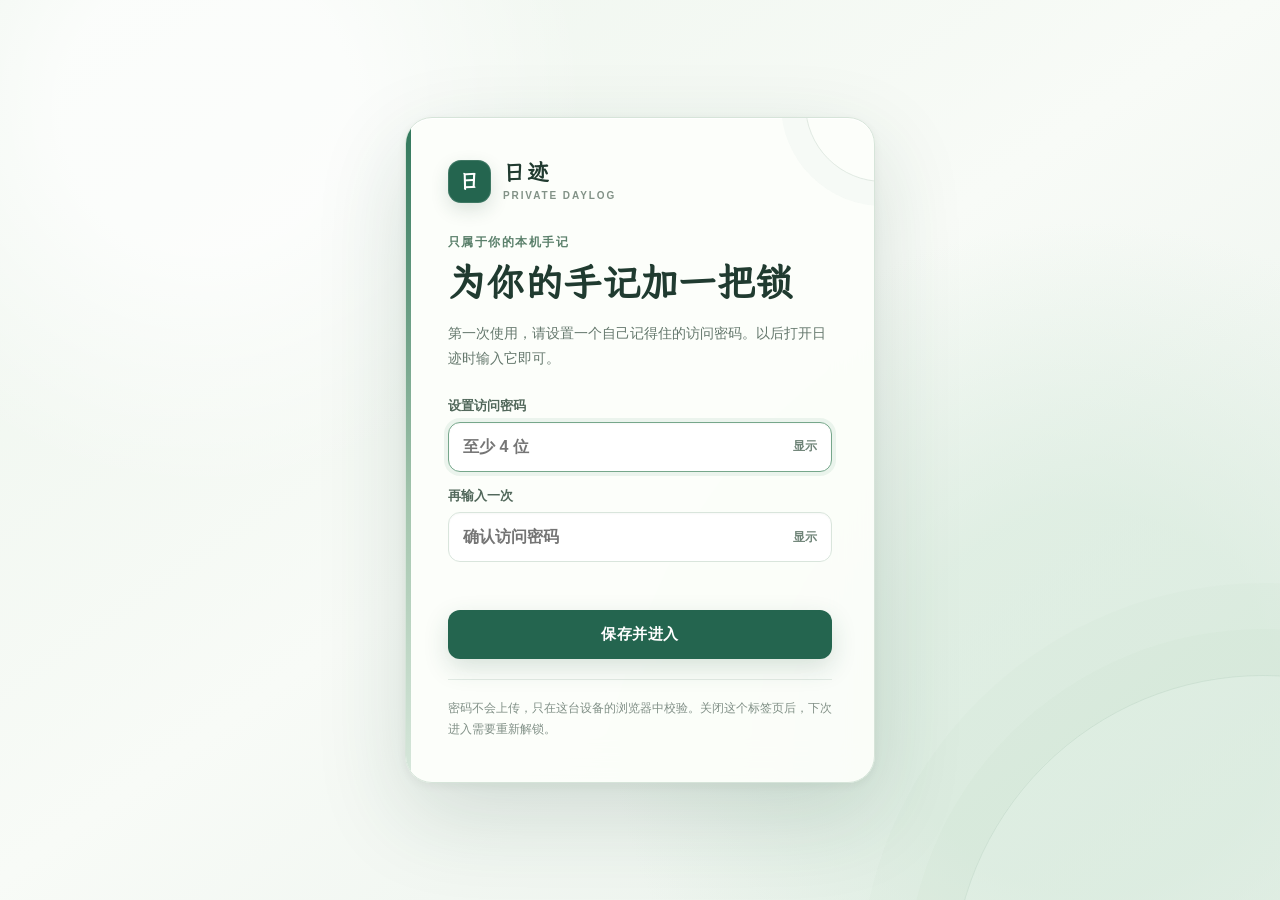
==== commit 289d3499: "Restore quick journal layout and fix photo saves" ====
--- a/index.html
+++ b/index.html
@@ -17,12 +17,12 @@
 <section class="hero"><div class="hero-copy"><div class="hero-date" id="hero-date"></div><h1>今日手记</h1><p id="day-quote"></p><a class="fish-cta" href="fish.html"><img src="fish-avatar.webp" alt=""><span>和大肥鱼聊聊</span></a></div></section>
 <section class="market-section"><div class="section-heading"><h2><span data-i="activity"></span>市场速览</h2><button class="market-status" id="refresh" title="刷新行情"><span id="market-state">最近行情</span><span data-i="refresh"></span></button></div><div class="markets" id="markets"></div></section>
 <div class="workgrid"><div class="write-column"><section class="card editor-card"><div class="card-head"><h2><span class="heading-icon" data-i="pen"></span>轻度记录</h2><a id="open-deep" class="deep-link" href="article.html#new/note" aria-label="在当前页进入全屏深度记录"><span data-i="journal"></span>深度记录</a></div>
-<div class="editor-body"><div id="editor-tabs" role="group" aria-label="记录类型"></div><div class="record-context-row"><button type="button" id="locate-weather" class="context-button" data-state="idle" title="获取当前定位和天气" aria-label="获取当前定位和天气"></button><div id="entry-moods" class="inline-mood-group" role="group" aria-label="这条记录的心情"></div><div class="media-tool-group"><button type="button" id="pick-photo" title="从相册添加图片" aria-label="从相册添加图片"><span data-i="image"></span><span>图片</span></button><button type="button" id="take-photo" title="拍照记录" aria-label="拍照记录"><span data-i="camera"></span><span>拍照</span></button></div><details class="style-details"><summary><span>Aa</span>排版</summary><div class="style-panel"><section><h3>字体</h3><div class="font-options"><button type="button" data-editor-font="wenkai">文楷</button><button type="button" data-editor-font="song">宋体</button><button type="button" data-editor-font="kai">楷体</button><button type="button" data-editor-font="sans">黑体</button></div></section><section class="range-options"><label>字号<input type="range" min="16" max="26" step=".5" data-style-range="fontSize"><output data-style-output="fontSize"></output></label><label>行距<input type="range" min="1.6" max="2.6" step=".05" data-style-range="lineHeight"><output data-style-output="lineHeight"></output></label><label>字距<input type="range" min="0" max=".08" step=".005" data-style-range="letterSpacing"><output data-style-output="letterSpacing"></output></label><label>段距<input type="range" min=".4" max="1.7" step=".1" data-style-range="paragraphGap"><output data-style-output="paragraphGap"></output></label></section><section><h3>纸张</h3><div class="paper-options"><button type="button" data-editor-bg="paper">纸白</button><button type="button" data-editor-bg="mist">晨雾</button><button type="button" data-editor-bg="grid">方格</button><button type="button" data-editor-bg="forest">林间</button><button type="button" id="background-picker-button">背景图</button></div></section></div></details></div><label class="memory-place">地点 <input id="entry-place" maxlength="80" placeholder="例如：杭州，可不填"></label><div id="editor-surface" class="writing-area"><div id="editor" role="textbox" aria-label="记录正文" contenteditable="true" aria-multiline="true" data-placeholder="此刻，在想些什么？" spellcheck="false"></div></div><div class="editor-tools"><div class="tool-group"><button data-format="bold" aria-label="加粗" title="加粗 (Ctrl+B)"><b>B</b></button><button data-format="italic" aria-label="斜体" title="斜体"><em>I</em></button><button data-format="underline" aria-label="下划线" title="下划线"><u>U</u></button><button data-format="strikeThrough" aria-label="删除线" title="删除线"><s>S</s></button><button data-format="insertUnorderedList" aria-label="项目列表" title="项目列表" data-i="list"></button><button data-format="quote" aria-label="引用" title="引用" data-i="quote"></button></div><button id="smart" class="smart" aria-pressed="true"><span data-i="sparkles"></span>智能排版</button><span id="word-count">0 字</span></div><input type="file" id="photo-picker" accept="image/*" multiple hidden><input type="file" id="camera-picker" accept="image/*" capture="environment" hidden><input type="file" id="background-picker" accept="image/*" hidden></div>
+<div class="editor-body"><div id="editor-tabs" role="group" aria-label="记录类型"></div><div class="record-context-row"><button type="button" id="locate-weather" class="context-button" data-state="idle" title="获取当前定位和天气" aria-label="获取当前定位和天气"></button><div id="entry-moods" class="inline-mood-group" role="group" aria-label="这条记录的心情"></div><div class="media-tool-group"><button type="button" id="pick-photo" title="从相册添加图片" aria-label="从相册添加图片"><span data-i="image"></span><span>图片</span></button><button type="button" id="take-photo" title="拍照记录" aria-label="拍照记录"><span data-i="camera"></span><span>拍照</span></button></div><details class="style-details"><summary><span>Aa</span>排版</summary><div class="style-panel"><section><h3>字体</h3><div class="font-options"><button type="button" data-editor-font="wenkai">文楷</button><button type="button" data-editor-font="song">宋体</button><button type="button" data-editor-font="kai">楷体</button><button type="button" data-editor-font="sans">黑体</button></div></section><section class="range-options"><label>字号<input type="range" min="16" max="26" step=".5" data-style-range="fontSize"><output data-style-output="fontSize"></output></label><label>行距<input type="range" min="1.6" max="2.6" step=".05" data-style-range="lineHeight"><output data-style-output="lineHeight"></output></label><label>字距<input type="range" min="0" max=".08" step=".005" data-style-range="letterSpacing"><output data-style-output="letterSpacing"></output></label><label>段距<input type="range" min=".4" max="1.7" step=".1" data-style-range="paragraphGap"><output data-style-output="paragraphGap"></output></label></section><section><h3>纸张</h3><div class="paper-options"><button type="button" data-editor-bg="paper">纸白</button><button type="button" data-editor-bg="mist">晨雾</button><button type="button" data-editor-bg="grid">方格</button><button type="button" data-editor-bg="forest">林间</button><button type="button" id="background-picker-button">背景图</button></div></section></div></details></div><div id="editor-surface" class="writing-area"><div id="editor" role="textbox" aria-label="记录正文" contenteditable="true" aria-multiline="true" data-placeholder="此刻，在想些什么？" spellcheck="false"></div></div><div class="editor-tools"><div class="tool-group"><button data-format="bold" aria-label="加粗" title="加粗 (Ctrl+B)"><b>B</b></button><button data-format="italic" aria-label="斜体" title="斜体"><em>I</em></button><button data-format="underline" aria-label="下划线" title="下划线"><u>U</u></button><button data-format="strikeThrough" aria-label="删除线" title="删除线"><s>S</s></button><button data-format="insertUnorderedList" aria-label="项目列表" title="项目列表" data-i="list"></button><button data-format="quote" aria-label="引用" title="引用" data-i="quote"></button></div><button id="smart" class="smart" aria-pressed="true"><span data-i="sparkles"></span>智能排版</button><span id="word-count">0 字</span></div><input type="file" id="photo-picker" accept="image/*" multiple hidden><input type="file" id="camera-picker" accept="image/*" capture="environment" hidden><input type="file" id="background-picker" accept="image/*" hidden></div>
 <div class="editor-foot"><span id="draft-state"><span data-i="shield"></span> 本机草稿</span><button id="save" class="primary"><span data-i="plus"></span>保存记录</button></div><div id="article-drafts" hidden></div></section>
 <section class="timeline-section"><div class="section-heading"><h2><span data-i="history"></span>今日时间线 <small id="today-count"></small></h2><button class="text-btn" id="all-entries">查看全部 <span data-i="chevronR"></span></button></div><div id="today-list"></div></section></div>
-<div class="utility-column"><section class="card life-inbox"><div class="card-head"><h2>随手收集</h2></div><form id="inbox-form"><textarea id="inbox-text" rows="2" maxlength="1000" aria-label="随手收集内容" placeholder="先记下来，稍后再整理…"></textarea><div class="inbox-actions"><button type="submit" class="primary">存入随手记</button><button type="button" id="inbox-task" class="secondary">记为待办</button></div></form><div id="task-list"></div></section><section class="card weekly-card"><div class="card-head"><h2>最近 7 天</h2></div><div id="weekly-summary"></div><button class="text-btn" id="weekly-details" type="button">查看完整回顾 →</button></section><section class="card quick-card"><div class="card-head"><h2><span class="heading-icon warm" data-i="zap"></span>一键速记</h2></div><div id="quick-actions"></div><div class="home-ledger-quick" id="home-ledger-quick"></div></section>
-<section class="card weekly-card"><div class="card-head"><h2>往年今日附近</h2></div><div id="home-memories"></div></section><section class="card mood-card"><div class="card-head"><h2><span class="heading-icon pink" data-i="smile"></span>此刻心情</h2></div><div id="moods"></div></section></div></div></div>
-<section id="memories" hidden></section><section id="archive" hidden></section><section id="stats" hidden></section><section id="wellness" hidden></section><section id="ledger" hidden></section><section id="reading" hidden><div id="bookshelf"></div><div id="reader-wrap" hidden><div class="reader-bar"><button id="reader-back" class="text-btn" type="button"><span aria-hidden="true">←</span> 书架</button><span id="reader-title"></span></div><iframe id="reader-frame" title="阅读器" src="about:blank"></iframe></div></section></main></div>
+<div class="utility-column"><section class="card quick-card"><div class="card-head"><h2><span class="heading-icon warm" data-i="zap"></span>一键速记</h2></div><div id="quick-actions"></div><div class="home-ledger-quick" id="home-ledger-quick"></div></section>
+<section class="card mood-card"><div class="card-head"><h2><span class="heading-icon pink" data-i="smile"></span>此刻心情</h2></div><div id="moods"></div></section></div></div></div>
+<section id="inbox-page" hidden><h1 class="archive-title">收集与待办</h1><section class="card life-inbox"><div class="card-head"><h2>随手收集</h2></div><form id="inbox-form"><textarea id="inbox-text" rows="2" maxlength="1000" aria-label="随手收集内容" placeholder="先记下来，稍后再整理…"></textarea><div class="inbox-actions"><button type="submit" class="primary">存入随手记</button><button type="button" id="inbox-task" class="secondary">记为待办</button></div></form><div id="task-list"></div></section></section><section id="memories" hidden></section><section id="archive" hidden></section><section id="stats" hidden></section><section id="wellness" hidden></section><section id="ledger" hidden></section><section id="reading" hidden><div id="bookshelf"></div><div id="reader-wrap" hidden><div class="reader-bar"><button id="reader-back" class="text-btn" type="button"><span aria-hidden="true">←</span> 书架</button><span id="reader-title"></span></div><iframe id="reader-frame" title="阅读器" src="about:blank"></iframe></div></section></main></div>
 <nav id="mobile-nav" aria-label="移动端导航"><button type="button" data-view="home"><span data-i="grid"></span><small>今日</small></button><button type="button" data-view="ledger"><span data-i="wallet"></span><small>记账</small></button><button type="button" data-view="stats"><span data-i="chart"></span><small>统计</small></button><button type="button" id="mobile-profile"><span data-i="user"></span><small>我的</small></button></nav>
 <dialog id="dialog"><div class="dialog-head"><h2 id="dialog-title"></h2><button class="icon-btn" id="dialog-close" aria-label="关闭" data-i="x"></button></div><div id="dialog-content"></div></dialog><div id="toast" role="status"></div>
 <script type="module" src="boot.js"></script></body></html>
